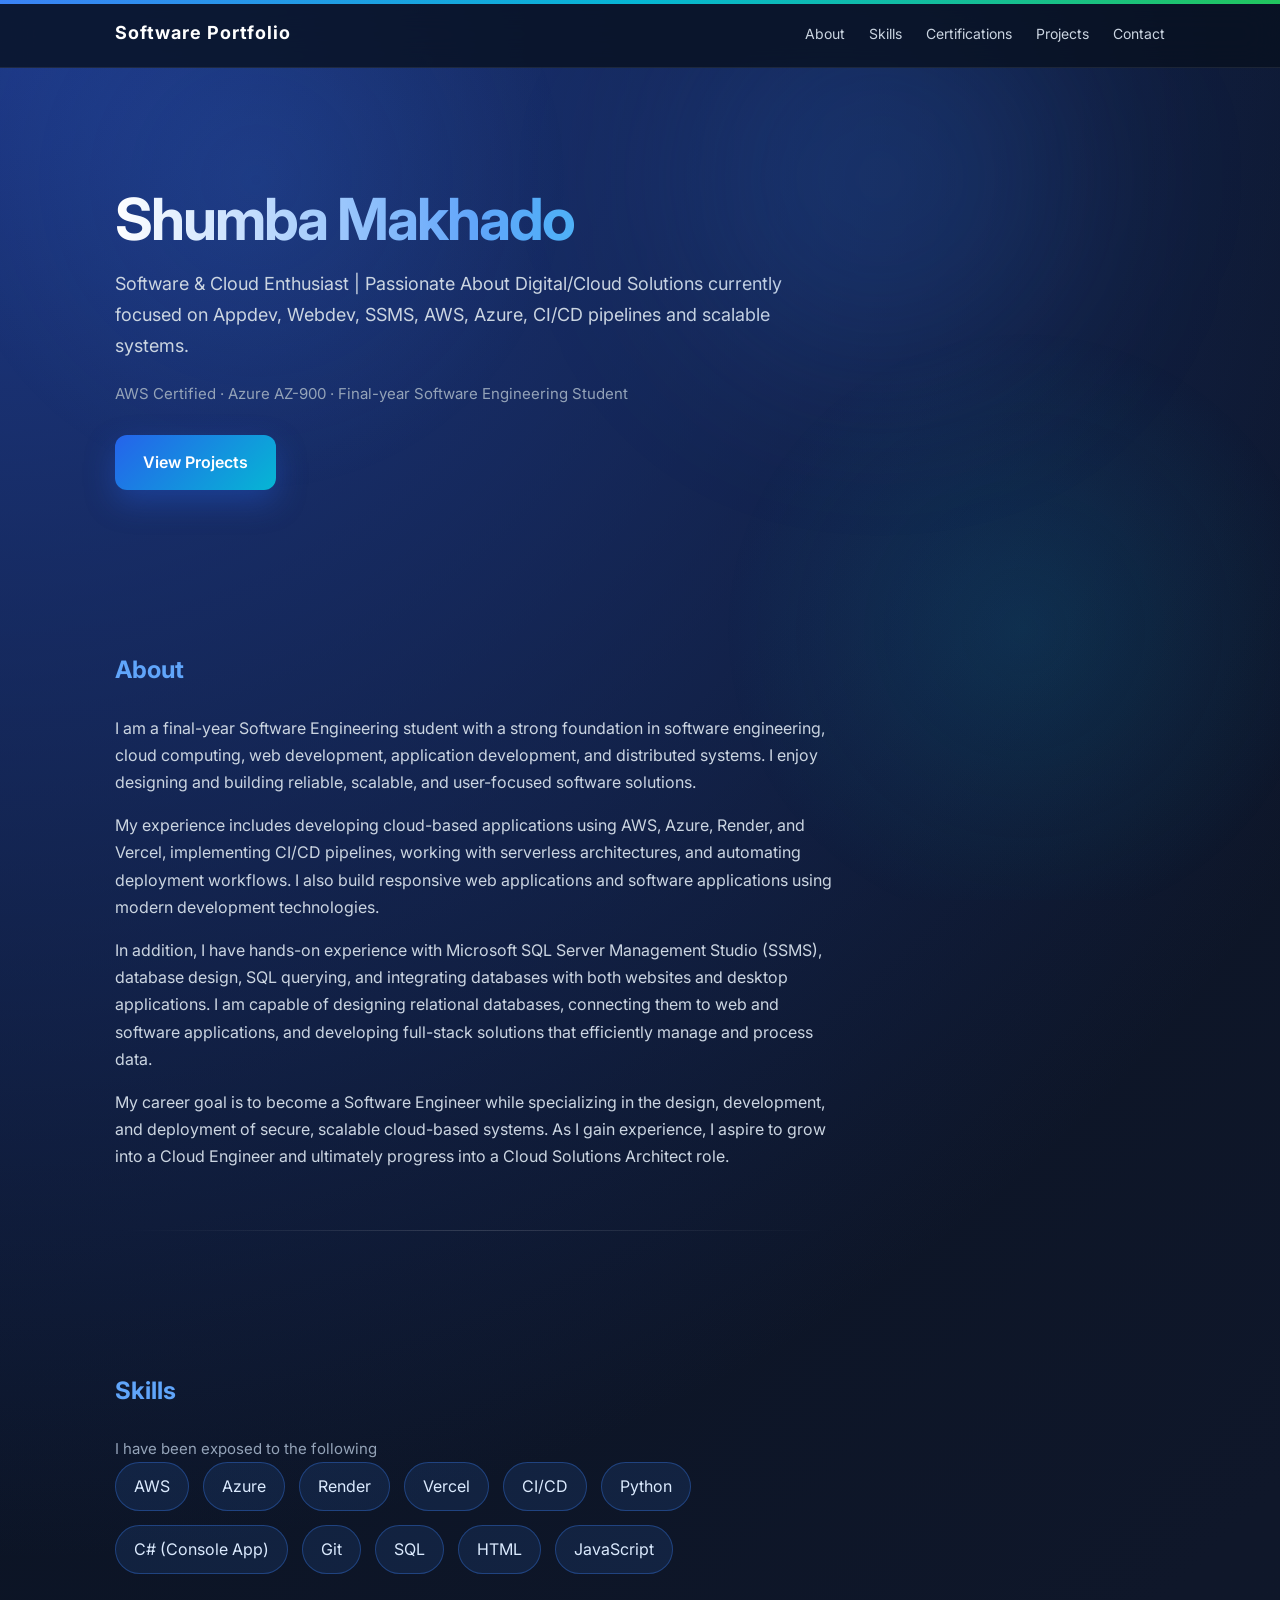
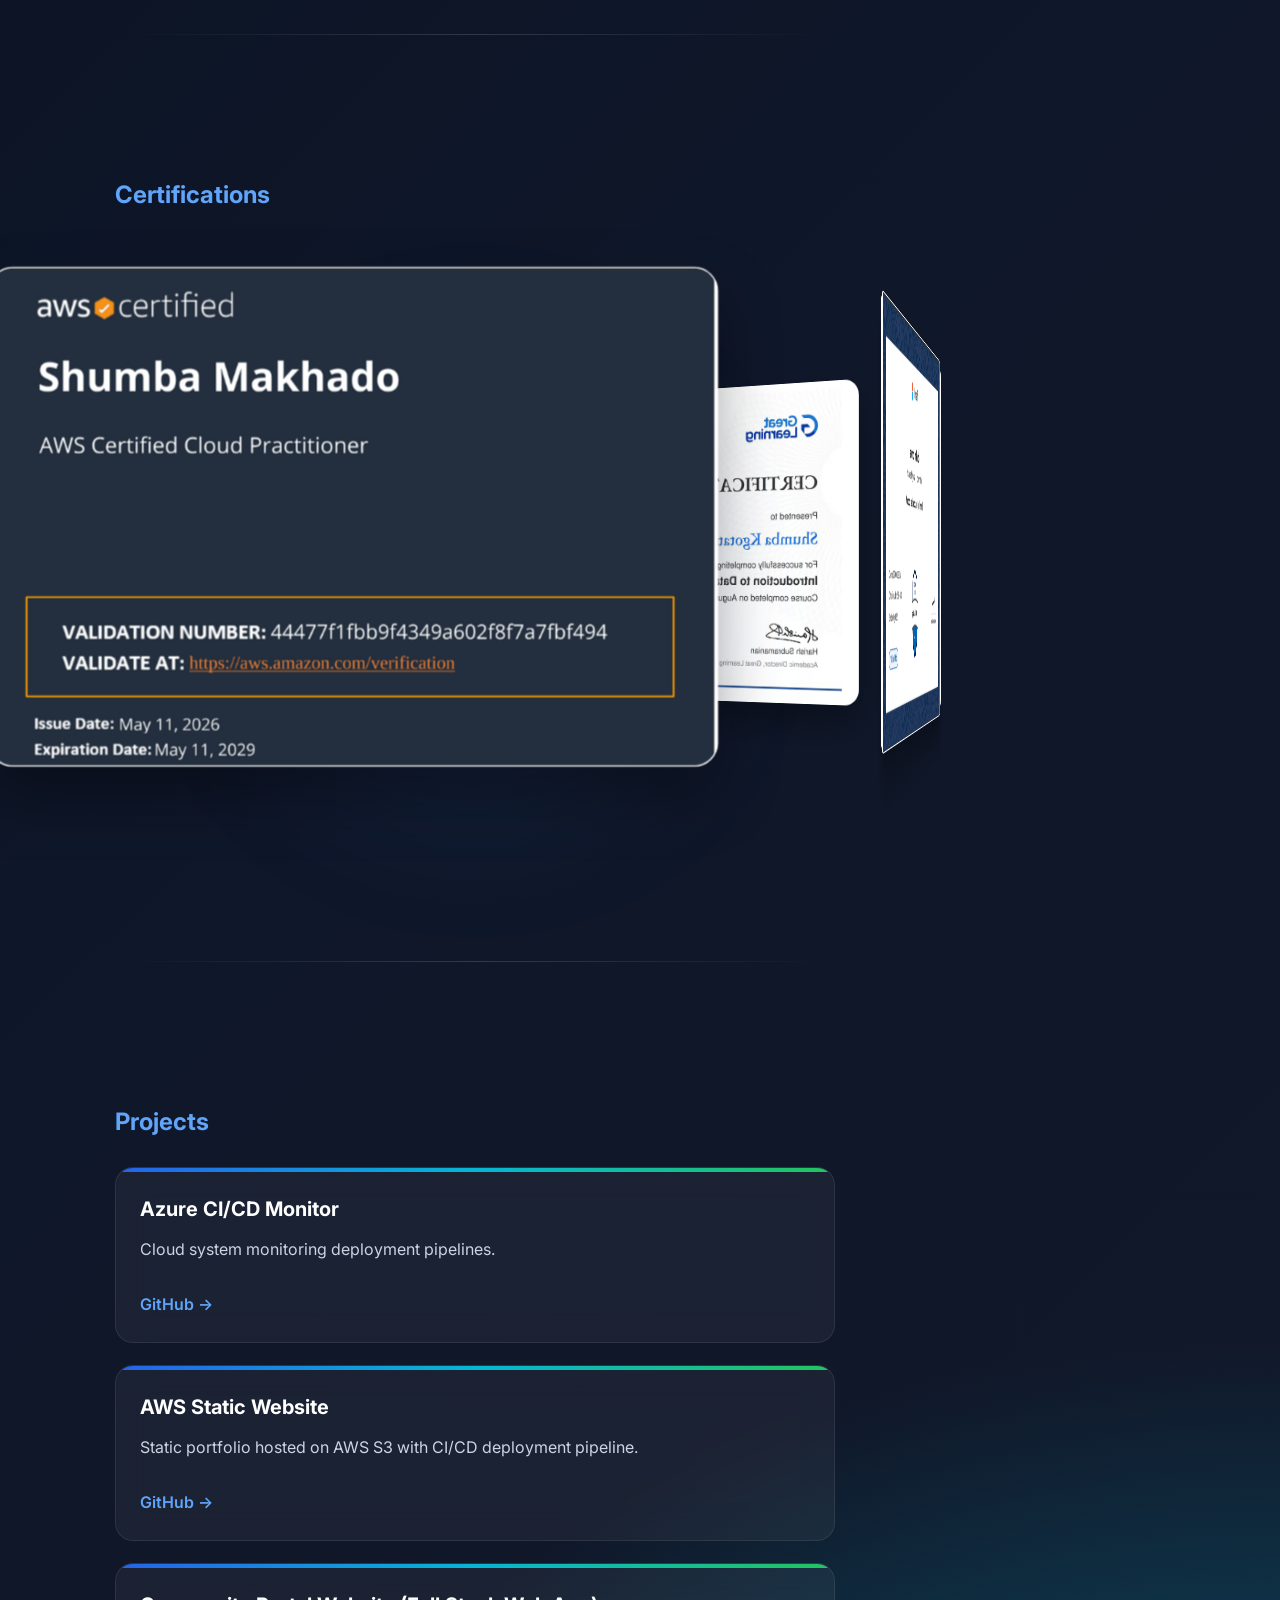
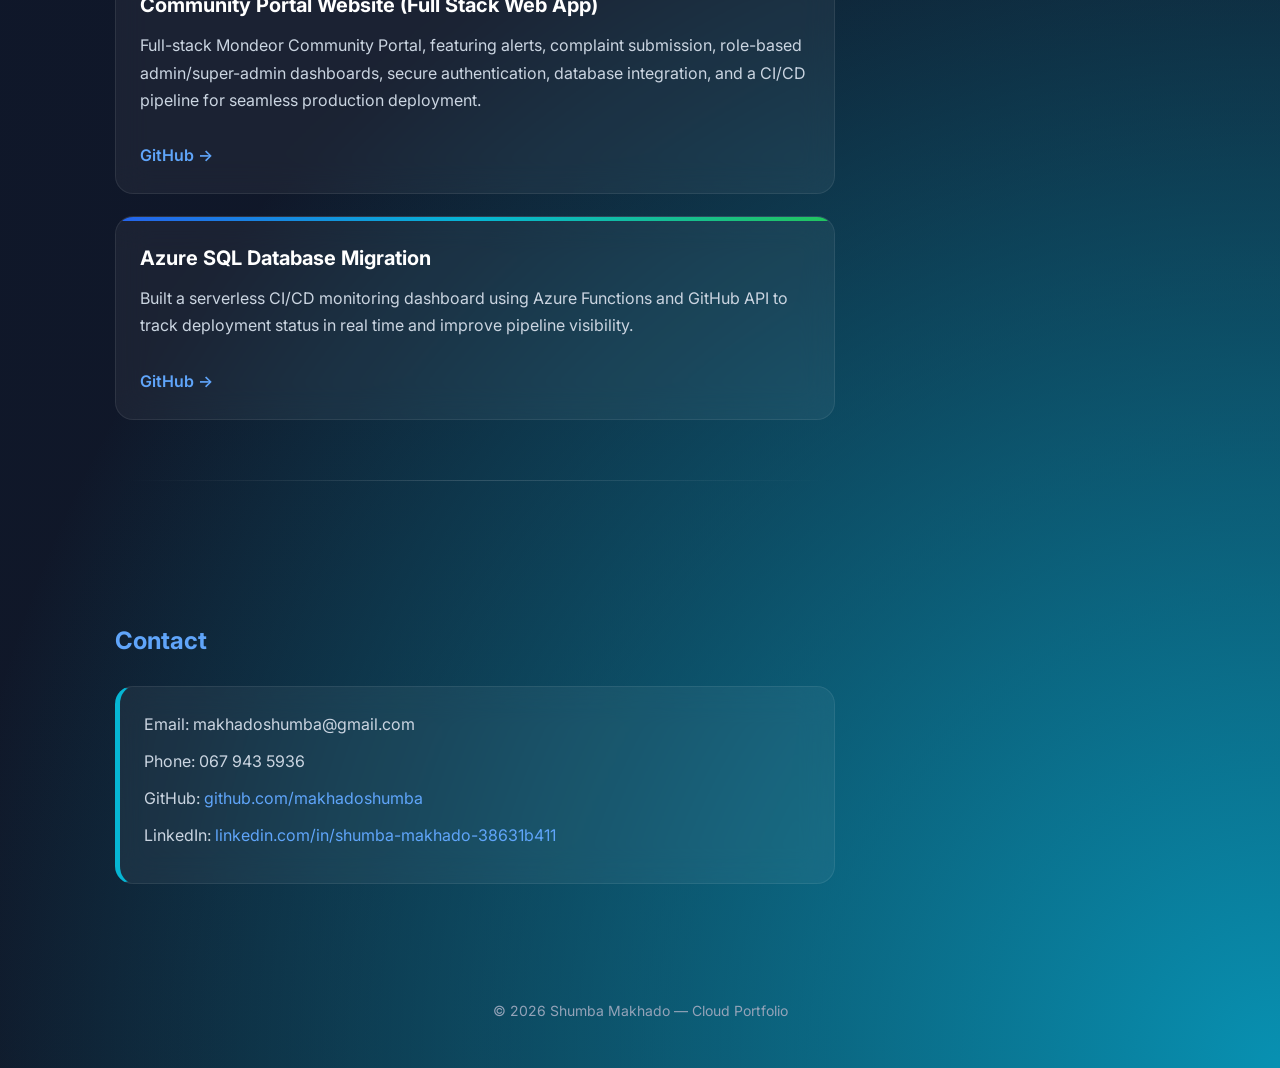
==== index.html @ a0931fe1 "Updated Web" ====
<!DOCTYPE html>
<html lang="en">
<head>
<link rel="icon" type="image/svg+xml" href="assets/favicon.svg">
<meta charset="UTF-8" />
<meta name="viewport" content="width=device-width, initial-scale=1.0"/>
<title>Shumba Makhado | Software Enthusiast</title>
<link href="https://fonts.googleapis.com/css2?family=Inter:wght@300;400;500;600&display=swap" rel="stylesheet">
<style>

:root{
  --bg:#081120;
  --card:rgba(18,30,52,.88);
  --text:#f8fafc;
  --muted:#cbd5e1;

  --primary:#3b82f6;
  --primary-soft:#1e3a8a;

  --accent:#06b6d4;
  --green:#22c55e;

  --border:rgba(255,255,255,.08);
}

*{
  margin:0;
  padding:0;
  box-sizing:border-box;
  font-family:Inter,sans-serif;
  scroll-behavior:smooth;
}


body{
  background:
      radial-gradient(circle at top left,#1e3a8a 0%,transparent 35%),
      radial-gradient(circle at bottom right,#0891b2 0%,transparent 30%),
      linear-gradient(135deg,#081120,#0f172a,#111827);

  color:var(--text);
  line-height:1.7;
  overflow-x:hidden;
}

body::before{
  content:"";
  position:fixed;
  top:0;
  left:0;
  width:100%;
  height:4px;
  background:linear-gradient(
      90deg,
      var(--primary),
      var(--accent),
      var(--green)
  );
  z-index:999;
}

body::after{
  content:"";
  position:fixed;
  inset:0;
  pointer-events:none;
  background:
      radial-gradient(circle at 20% 20%,rgba(59,130,246,.12),transparent 25%),
      radial-gradient(circle at 80% 70%,rgba(6,182,212,.12),transparent 25%);
  z-index:-1;
}

nav{
  display:flex;
  justify-content:space-between;
  align-items:center;
  padding:18px 9%;
  position:sticky;
  top:0;
  background:rgba(8,17,32,.80);
  backdrop-filter:blur(18px);
  border-bottom:1px solid rgba(255,255,255,.08);
  z-index:100;
}

.logo{
  font-size:18px;
  font-weight:700;
  color:white;
  letter-spacing:1px;
}

.links a{
  margin-left:20px;
  text-decoration:none;
  color:#cbd5e1;
  font-size:14px;
  position:relative;
  transition:.3s;
}

.links a::after{
  content:"";
  position:absolute;
  left:0;
  bottom:-5px;
  width:0;
  height:2px;
  background:#3b82f6;
  transition:.3s;
}

.links a:hover{
  color:#60a5fa;
}

.links a:hover::after{
  width:100%;
}

.hero{
  padding:120px 9% 90px;
  max-width:950px;
  position:relative;
}

.hero::before{
  content:"";
  position:absolute;
  width:380px;
  height:380px;
  border-radius:50%;
  background:rgba(59,130,246,.15);
  filter:blur(90px);
  right:-120px;
  top:-80px;
}

.hero h1{
  font-size:58px;
  font-weight:700;
  line-height:1.1;
  letter-spacing:-2px;

  background:linear-gradient(
      90deg,
      #ffffff,
      #60a5fa,
      #22d3ee
  );

  -webkit-background-clip:text;
  -webkit-text-fill-color:transparent;
}

.hero p{
  margin-top:18px;
  max-width:680px;
  color:#cbd5e1;
  font-size:18px;
}

.meta{
  margin-top:20px;
  color:#94a3b8;
  font-size:15px;
}

.btn{
  display:inline-block;
  margin-top:28px;
  padding:14px 28px;
  background:linear-gradient(135deg,#2563eb,#06b6d4);
  color:white;
  text-decoration:none;
  font-weight:600;
  border-radius:12px;
  box-shadow:0 12px 30px rgba(37,99,235,.35);
  transition:.3s;
}

.btn:hover{
  transform:translateY(-4px);
  box-shadow:0 18px 40px rgba(6,182,212,.4);
}

section{
  padding:70px 9%;
  max-width:950px;
  position:relative;
}

section::after{
  content:"";
  display:block;
  width:100%;
  height:1px;
  margin-top:60px;
  background:linear-gradient(
      90deg,
      transparent,
      rgba(255,255,255,.15),
      transparent
  );
}

section:last-of-type::after{
  display:none;
}

h2{
  font-size:24px;
  font-weight:700;
  margin-bottom:24px;
  color:#60a5fa;
}

p{
  color:#cbd5e1;
  margin-bottom:16px;
}

.skills{
  display:flex;
  flex-wrap:wrap;
  gap:14px;
}

.skills span{
  padding:10px 18px;
  border-radius:999px;
  background:rgba(59,130,246,.12);
  border:1px solid rgba(59,130,246,.35);
  color:#dbeafe;
  transition:.3s;
}

.skills span:hover{
  background:#2563eb;
  color:white;
  transform:translateY(-3px);
}

.project{
  background:rgba(255,255,255,.05);
  backdrop-filter:blur(16px);
  border:1px solid rgba(255,255,255,.08);
  border-radius:18px;
  padding:24px;
  margin-bottom:22px;
  position:relative;
  overflow:hidden;
  transition:.35s;
}

.project::before{
  content:"";
  position:absolute;
  left:0;
  top:0;
  width:100%;
  height:4px;
  background:linear-gradient(
      90deg,
      #2563eb,
      #06b6d4,
      #22c55e
  );
}

.project:hover{
  transform:translateY(-8px);
  border-color:#3b82f6;
  box-shadow:0 20px 40px rgba(0,0,0,.35);
}

.project h3{
  color:white;
  margin-bottom:10px;
  font-size:20px;
}

.project p{
  color:#cbd5e1;
}

.project a{
  display:inline-block;
  margin-top:12px;
  color:#60a5fa;
  text-decoration:none;
  font-weight:600;
}

.project a:hover{
  color:#22d3ee;
}

.contact{
  background:rgba(255,255,255,.05);
  backdrop-filter:blur(16px);
  border:1px solid rgba(255,255,255,.08);
  border-left:5px solid #06b6d4;
  border-radius:18px;
  padding:24px;
}

.contact p{
  margin-bottom:10px;
  color:#cbd5e1;
}

.contact a{
  color:#60a5fa;
  text-decoration:none;
}

.contact a:hover{
  color:#22d3ee;
}

a{
  transition:.3s;
}

footer{
  text-align:center;
  padding:45px 9%;
  color:#94a3b8;
  font-size:14px;
}

@media(max-width:768px){

  nav{
    flex-direction:column;
    align-items:flex-start;
    gap:15px;
  }

  .links{
    display:flex;
    flex-wrap:wrap;
  }

  .links a{
    margin:0 15px 0 0;
  }

  .hero{
    padding-top:90px;
  }

  .hero h1{
    font-size:42px;
  }

  .hero p{
    font-size:16px;
  }

  section{
    padding:60px 9%;
  }

}



/* ===== GLOBAL FIX (PREVENT HORIZONTAL STRETCH) ===== */
html, body{
  overflow-x: hidden;
}

/* ===== CERTIFICATIONS TITLE ===== */
#certifications h2{
  margin-bottom:65px;
}

/* ===== WRAPPER (UNCHANGED BEHAVIOR) ===== */
.carousel-wrapper{
  width:100%;
  min-height:620px;
  margin-top:50px;
  display:flex;
  justify-content:center;
  align-items:center;
  perspective:2000px;

  /* IMPORTANT: keep original behavior */
  overflow:visible;
}

/* ===== CAROUSEL (ORIGINAL STYLE) ===== */
.carousel{
  position:relative;
  width:100%;
  max-width:850px;
  height:480px;
  transform-style:preserve-3d;
  animation:rotateCarousel 20s linear infinite;
}

.carousel:hover{
  animation-play-state:paused;
}

/* ===== GLOW (UNCHANGED) ===== */
.carousel::before{
  content:"";
  position:absolute;
  width:550px;
  height:550px;
  background:radial-gradient(
    circle,
    rgba(59,130,246,.22),
    transparent 70%
  );
  top:50%;
  left:50%;
  transform:translate(-50%,-50%);
  z-index:-1;
  filter:blur(65px);
}

/* ===== CARD (ORIGINAL SIZE + STYLE) ===== */
.carousel-item{
  position:absolute;
  width:540px;
  height:370px;
  border-radius:18px;
  overflow:hidden;
  background:#ffffff;
  border:1px solid rgba(255,255,255,.12);
  box-shadow:0 22px 45px rgba(0,0,0,.35);
  transition:0.4s ease;
}

.carousel-item img{
  width:100%;
  height:100%;
  object-fit:contain;
  background:#ffffff;
}

/* hover (UNCHANGED) */
.carousel-item:hover{
  transform:scale(1.06) !important;
  border-color:#3b82f6;
  box-shadow:0 28px 60px rgba(59,130,246,.35);
}

/* ===== ORIGINAL 3D RING (THIS IS THE KEY) ===== */
.carousel-item:nth-child(1){
  transform:rotateY(0deg) translateZ(520px);
}

.carousel-item:nth-child(2){
  transform:rotateY(72deg) translateZ(520px);
}

.carousel-item:nth-child(3){
  transform:rotateY(144deg) translateZ(520px);
}

.carousel-item:nth-child(4){
  transform:rotateY(216deg) translateZ(520px);
}

.carousel-item:nth-child(5){
  transform:rotateY(288deg) translateZ(520px);
}

/* animation (UNCHANGED) */
@keyframes rotateCarousel{
  from{
    transform:rotateY(0deg);
  }
  to{
    transform:rotateY(360deg);
  }
}



@media(max-width:600px){

  #certifications h2{
    margin-bottom:45px;
  }

  .carousel-wrapper{
    min-height:300px;
    margin-top:25px;

    perspective:2000px;
    overflow:visible;
  }

  .carousel{
    height:300px;
    max-width:100%;
  }

  .carousel::before{
    width:300px;
    height:300px;
    filter:blur(40px);
  }

  /* FIX: smaller but properly filled cards */
  .carousel-item{
    width:280px;
    height:200px;

    /* keeps certificate filling card better */
    background:#ffffff;
  }

  .carousel-item img{
    width:100%;
    height:100%;

    /* FIX: removes white gaps but keeps full image visible */
    object-fit:cover;
  }

  /* FIX: reduced spacing (IMPORTANT PART) */
  .carousel-item:nth-child(1){
    transform:rotateY(0deg) translateZ(300px);
  }

  .carousel-item:nth-child(2){
    transform:rotateY(72deg) translateZ(300px);
  }

  .carousel-item:nth-child(3){
    transform:rotateY(144deg) translateZ(300px);
  }

  .carousel-item:nth-child(4){
    transform:rotateY(216deg) translateZ(300px);
  }

  .carousel-item:nth-child(5){
    transform:rotateY(288deg) translateZ(300px);
  }

  #certifications{
  padding-bottom:70px;
}

#certifications h2{
  margin-bottom:60px;
}

}


/* ===== BACK TO TOP BUTTON ===== */

#backToTop{
  position:fixed;
  bottom:30px;
  right:30px;
  width:50px;
  height:50px;
  border:none;
  border-radius:50%;
  background:linear-gradient(135deg,#2563eb,#06b6d4);
  color:white;
  font-size:20px;
  cursor:pointer;
  box-shadow:0 10px 25px rgba(0,0,0,.35);
  display:none;
  align-items:center;
  justify-content:center;
  transition:.3s ease;
  z-index:999;
}

#backToTop:hover{
  transform:translateY(-4px) scale(1.1);
  box-shadow:0 15px 35px rgba(6,182,212,.4);
}


#backToTop{
  position:fixed;
  bottom:30px;
  right:30px;
  width:50px;
  height:50px;
  border:none;
  border-radius:50%;
  background:linear-gradient(135deg,#2563eb,#06b6d4);
  color:white;
  font-size:20px;
  cursor:pointer;
  box-shadow:0 10px 25px rgba(0,0,0,.35);
  display:none;
  align-items:center;
  justify-content:center;
  transition:.3s ease;
  z-index:999;
  -webkit-tap-highlight-color: transparent; /* removes tap flash on mobile */
}

/* hover effect (desktop only naturally applies) */
#backToTop:hover{
  transform:translateY(-4px) scale(1.1);
  box-shadow:0 15px 35px rgba(6,182,212,.4);
}


@media(max-width:600px){

  #backToTop{
    width:44px;
    height:44px;
    font-size:18px;
    bottom:20px;
    right:20px;
    box-shadow:0 8px 20px rgba(0,0,0,.3);

    /* FIX: prevent any horizontal overflow issues */
    max-width:100vw;
    max-height:100vh;
    box-sizing:border-box;
  }

}

@media(max-width:480px){

  #backToTop{
    width:42px;
    height:42px;
    font-size:16px;
    bottom:16px;
    right:16px;

    /* FIX: keeps it safely inside viewport */
    max-width:100vw;
    max-height:100vh;
    box-sizing:border-box;

    /* extra safety against mobile overflow bugs */
    transform: translateZ(0);
  }

}

</style>

</head>

<body>

<nav>
  <div class="logo"><a onclick="scrollToTop()">Software Portfolio</a></div>
  <div class="links">
    <a href="#about">About</a>
    <a href="#skills">Skills</a>
    <a href="#certifications">Certifications</a>
    <a href="#projects">Projects</a>
    <a href="#contact">Contact</a>
  </div>
</nav>

<header class="hero">
  <h1>Shumba Makhado</h1>

  <p>
    Software & Cloud Enthusiast | Passionate About Digital/Cloud Solutions currently focused on Appdev, Webdev, SSMS, AWS, Azure, CI/CD pipelines and scalable systems.
  </p>

  <div class="meta">
    AWS Certified · Azure AZ-900 · Final-year Software Engineering Student
  </div>

  <a class="btn" href="#projects">View Projects</a>
</header>

<section id="about">
  <h2>About</h2>

<p>
  I am a final-year Software Engineering student with a strong foundation in software engineering, cloud computing, web development, application development, and distributed systems. I enjoy designing and building reliable, scalable, and user-focused software solutions.
</p>

<p>
  My experience includes developing cloud-based applications using AWS, Azure, Render, and Vercel, implementing CI/CD pipelines, working with serverless architectures, and automating deployment workflows. I also build responsive web applications and software applications using modern development technologies.
</p>

<p>
  In addition, I have hands-on experience with Microsoft SQL Server Management Studio (SSMS), database design, SQL querying, and integrating databases with both websites and desktop applications. I am capable of designing relational databases, connecting them to web and software applications, and developing full-stack solutions that efficiently manage and process data.
</p>

<p>
  My career goal is to become a Software Engineer while specializing in the design, development, and deployment of secure, scalable cloud-based systems. As I gain experience, I aspire to grow into a Cloud Engineer and ultimately progress into a Cloud Solutions Architect role.
</p>

</section>

<section id="skills">
  <h2>Skills</h2>
    <div class="meta">
    I have been exposed to the following
  </div>

  <div class="skills">
    <span>AWS</span>
    <span>Azure</span>
    <span>Render</span>
    <span>Vercel</span>
    <span>CI/CD</span>
    <span>Python</span>
    <span>C# (Console App)</span>
    <span>Git</span>
    <span>SQL</span>
    <span>HTML</span>
    <span>JavaScript</span>
  </div>
</section>

<section id="certifications">
  <h2>Certifications</h2>

  <div class="carousel-wrapper">
    <div class="carousel">
      <div class="carousel-item">
        <img src="assets/aws.png"
             alt="AWS Cloud Practitioner">
      </div>

      <div class="carousel-item">
        <img src="assets/az-900.png"
             alt="Azure AZ-900">
      </div>

      <div class="carousel-item">
        <img src="assets/greatlearning.png"
             alt="Azure AZ-900">
      </div>

    </div>
  </div>
</section>

<section id="projects">
  <h2>Projects</h2>

  <div class="project">
    <h3>Azure CI/CD Monitor</h3>
    <p>Cloud system monitoring deployment pipelines.</p>
    <a href="https://github.com/makhadoshumba/cloud-ci-cd-monitor" target="_blank">
      GitHub →
    </a>
  </div>

  <div class="project">
    <h3>AWS Static Website</h3>
    <p>Static portfolio hosted on AWS S3 with CI/CD deployment pipeline.</p>
    <a href="https://github.com/makhadoshumba/aws-static-website" target="_blank">
      GitHub →
    </a>
  </div>

    <div class="project">
    <h3>Community Portal Website (Full Stack Web App)</h3>
    <p>Full-stack Mondeor Community Portal, featuring alerts, complaint submission, role-based admin/super-admin dashboards, secure authentication, database integration, and a CI/CD pipeline for seamless production deployment.</p>
    <a href="https://github.com/makhadoshumba/Community-Portal-Website" target="_blank">
      GitHub →
    </a>
    </div>

      <div class="project">
    <h3>Azure SQL Database Migration</h3>
    <p>Built a serverless CI/CD monitoring dashboard using Azure Functions and GitHub API to track deployment status in real time and improve pipeline visibility.</p>
    <a href="https://github.com/makhadoshumba/DB-Migration-From-Local-Server-To-Azure-Sql-Cloud-Server" target="_blank">
      GitHub →
    </a>
  </div>

  </div>

</section>



<section id="contact">
  <h2>Contact</h2>

  <div class="contact">
    <p>Email: makhadoshumba@gmail.com</p>
    <p>Phone: 067 943 5936</p>
    <p>
      GitHub:
      <a href="https://github.com/makhadoshumba">github.com/makhadoshumba</a>
    </p>
    <p>
      LinkedIn:
      <a href="https://www.linkedin.com/in/shumba-makhado-1ab6551a8/">linkedin.com/in/shumba-makhado-38631b411</a>
    </p>
  </div>
</section>

<footer>
  © 2026 Shumba Makhado — Cloud Portfolio
</footer>

<button id="backToTop" onclick="scrollToTop()">↑</button>

<script>
const btn = document.getElementById("backToTop");

window.addEventListener("scroll", () => {
  if (window.scrollY > 300) {
    btn.style.display = "flex";
  } else {
    btn.style.display = "none";
  }
});

function scrollToTop(){
  window.scrollTo({
    top: 0,
    behavior: "smooth"
  });
}
</script>

</body>
</html>
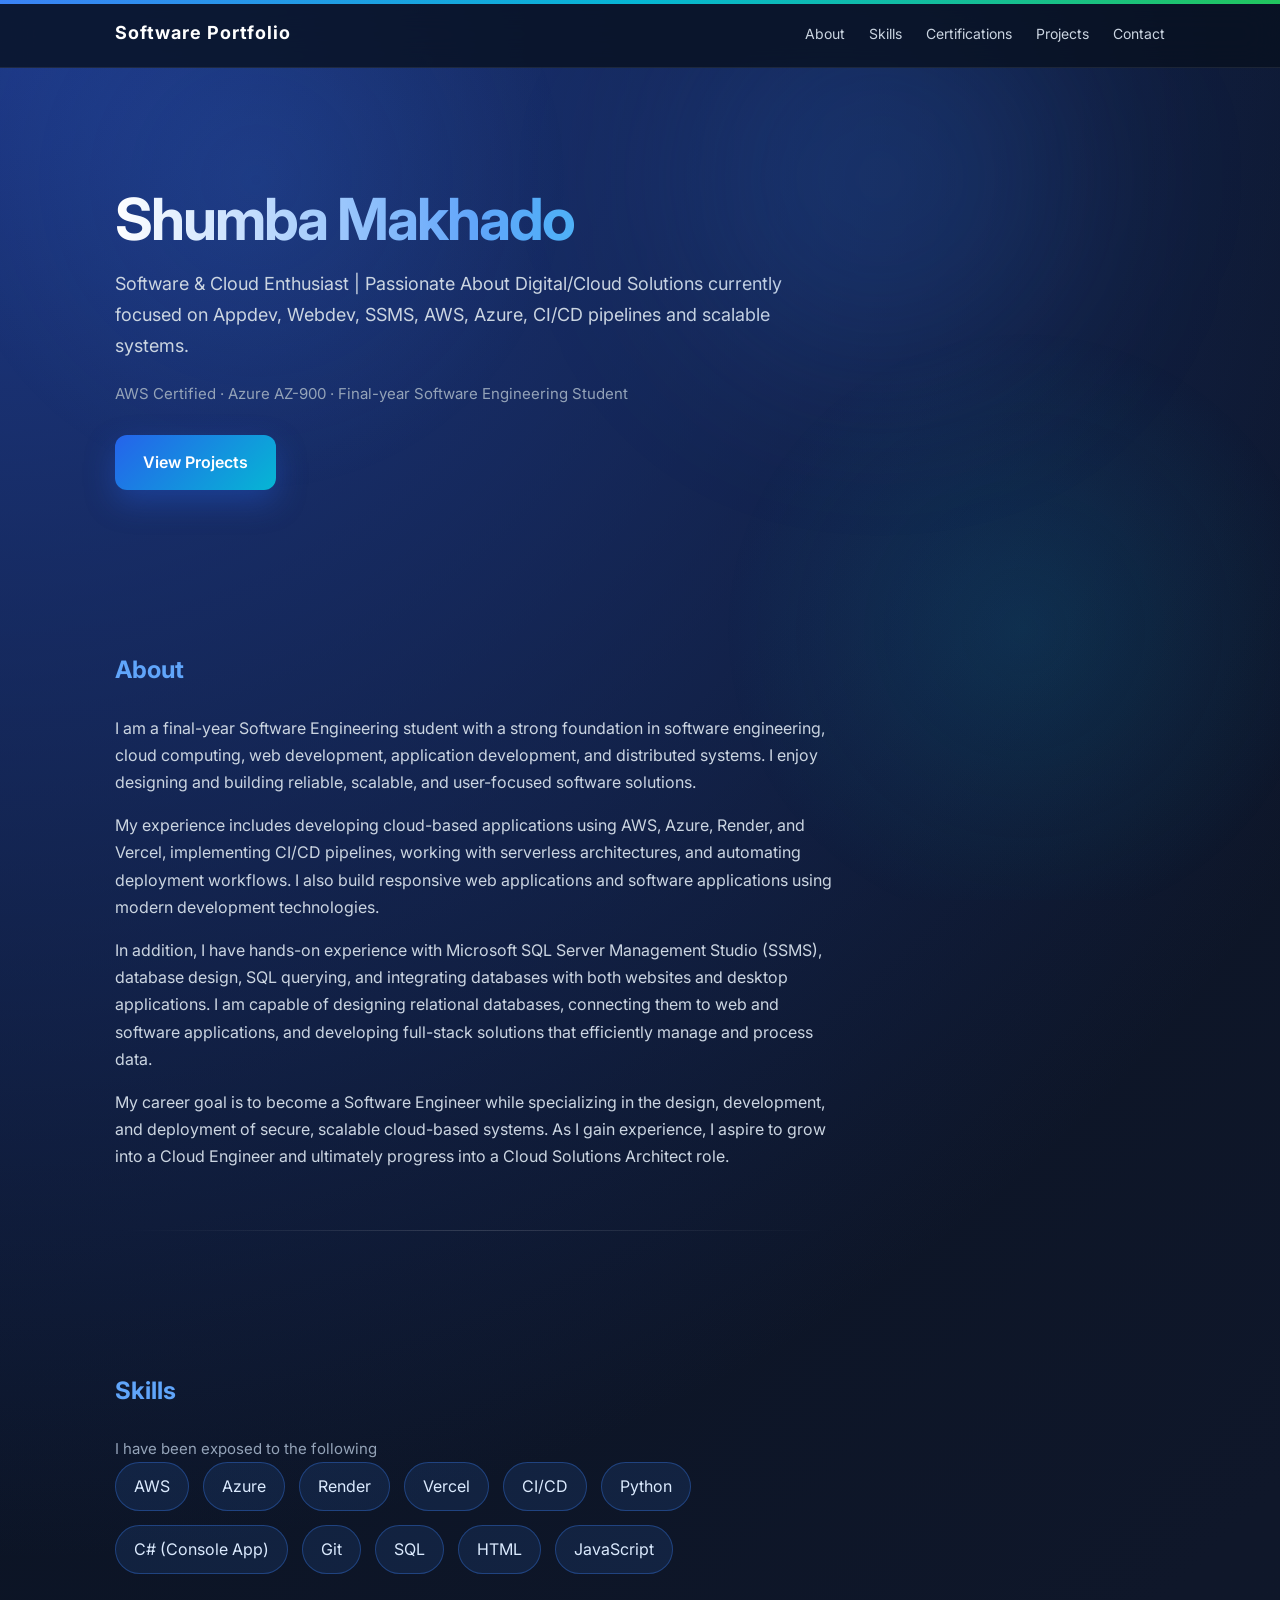
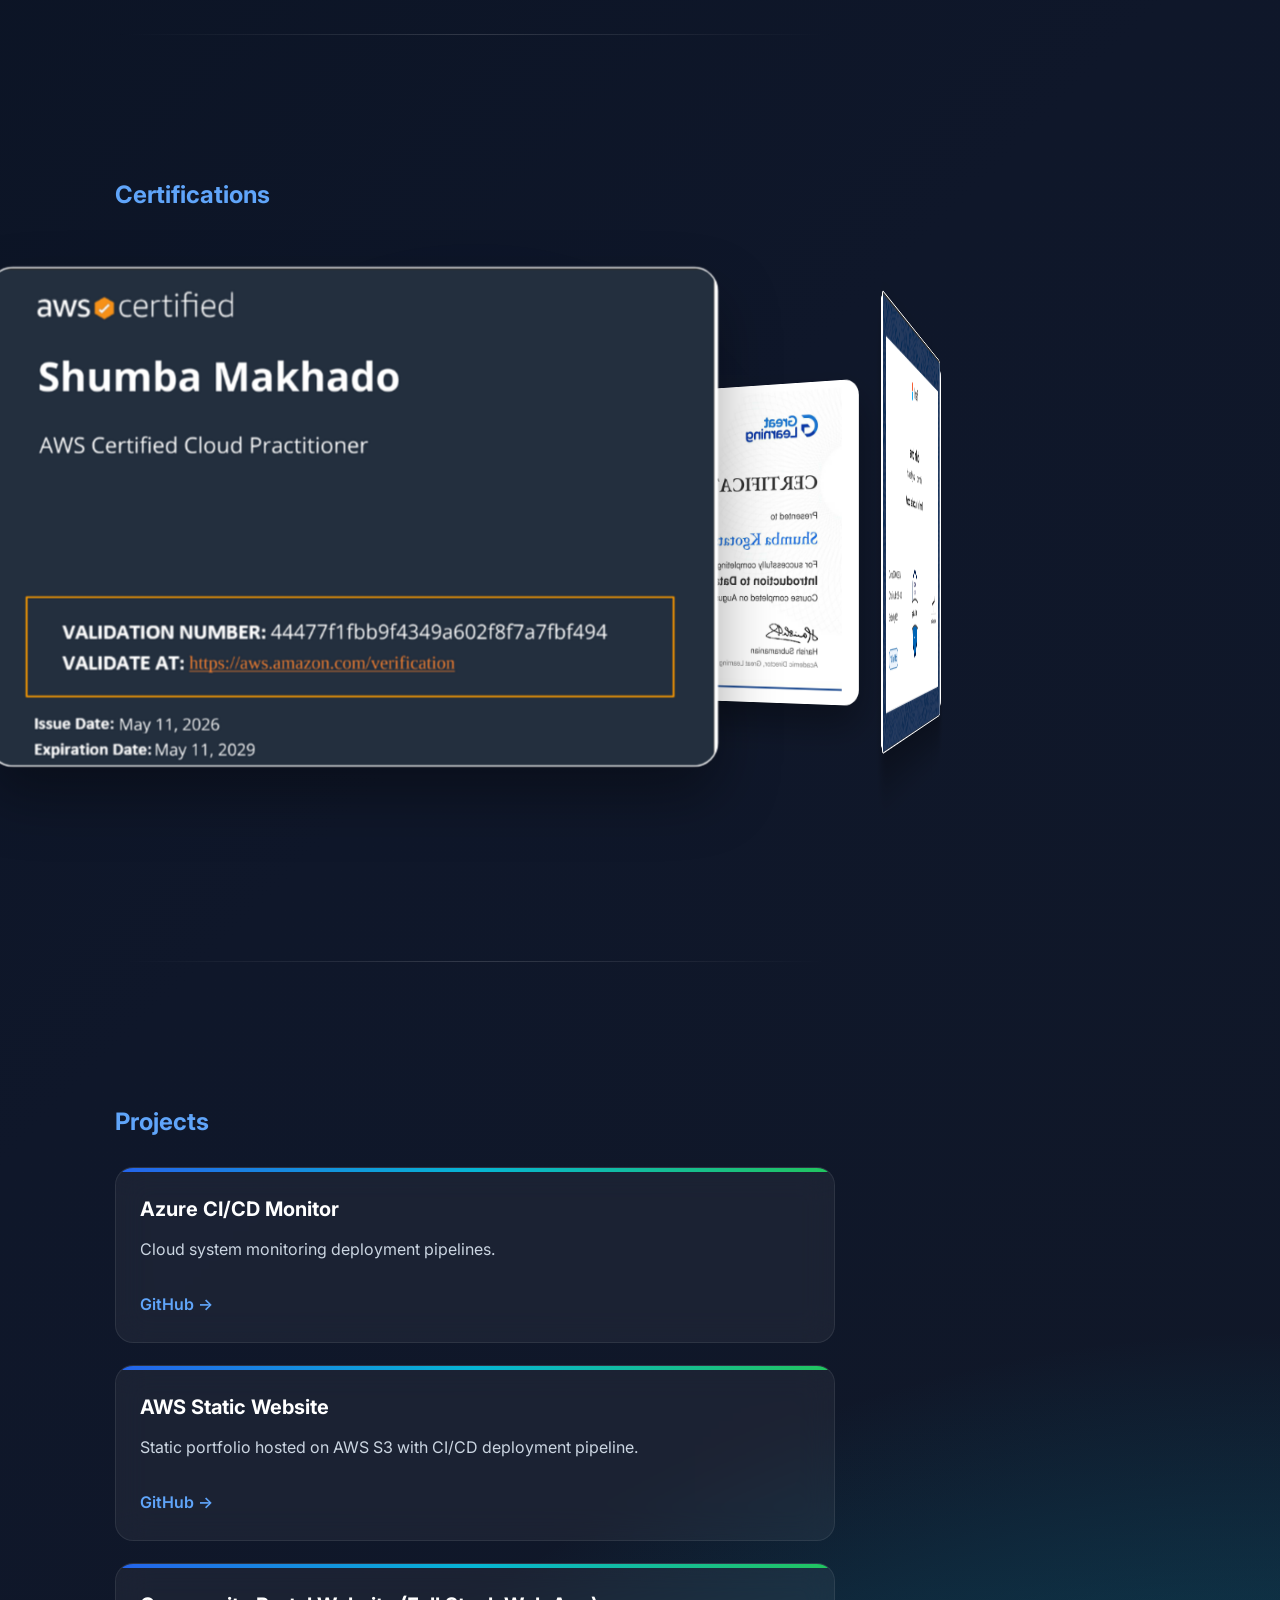
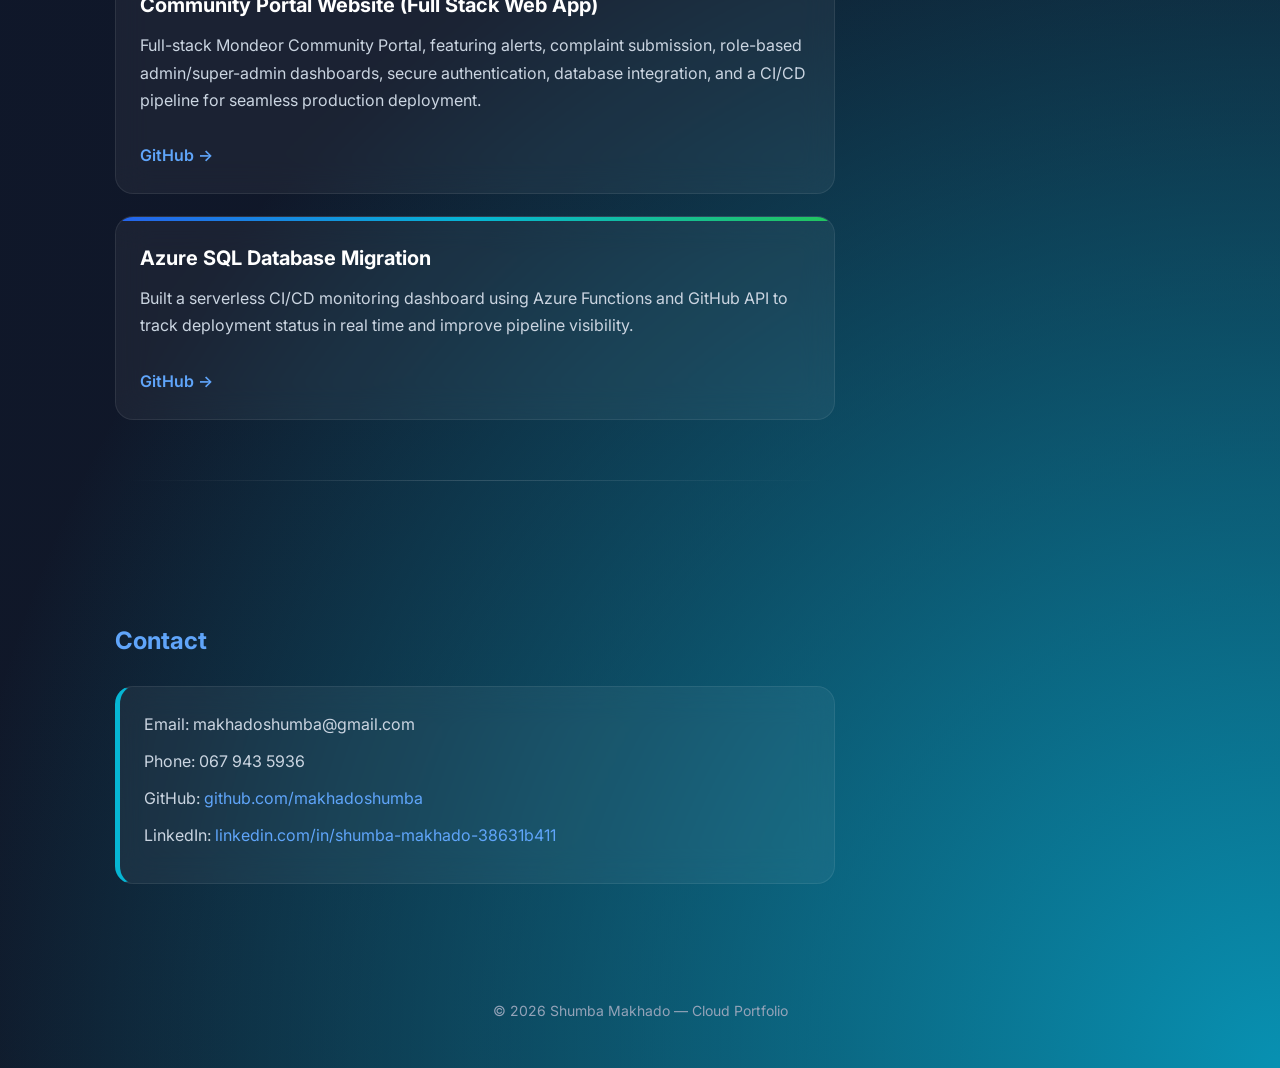
==== commit 73d6064c: "Updated Web" ====
--- a/index.html
+++ b/index.html
@@ -741,7 +741,12 @@
 
       <div class="carousel-item">
         <img src="assets/greatlearning.png"
-             alt="Azure AZ-900">
+             alt="SQL BASICS">
+      </div>
+
+      <div class="carousel-item">
+        <img src="assets/aws2.png"
+             alt="AWS">
       </div>
 
     </div>
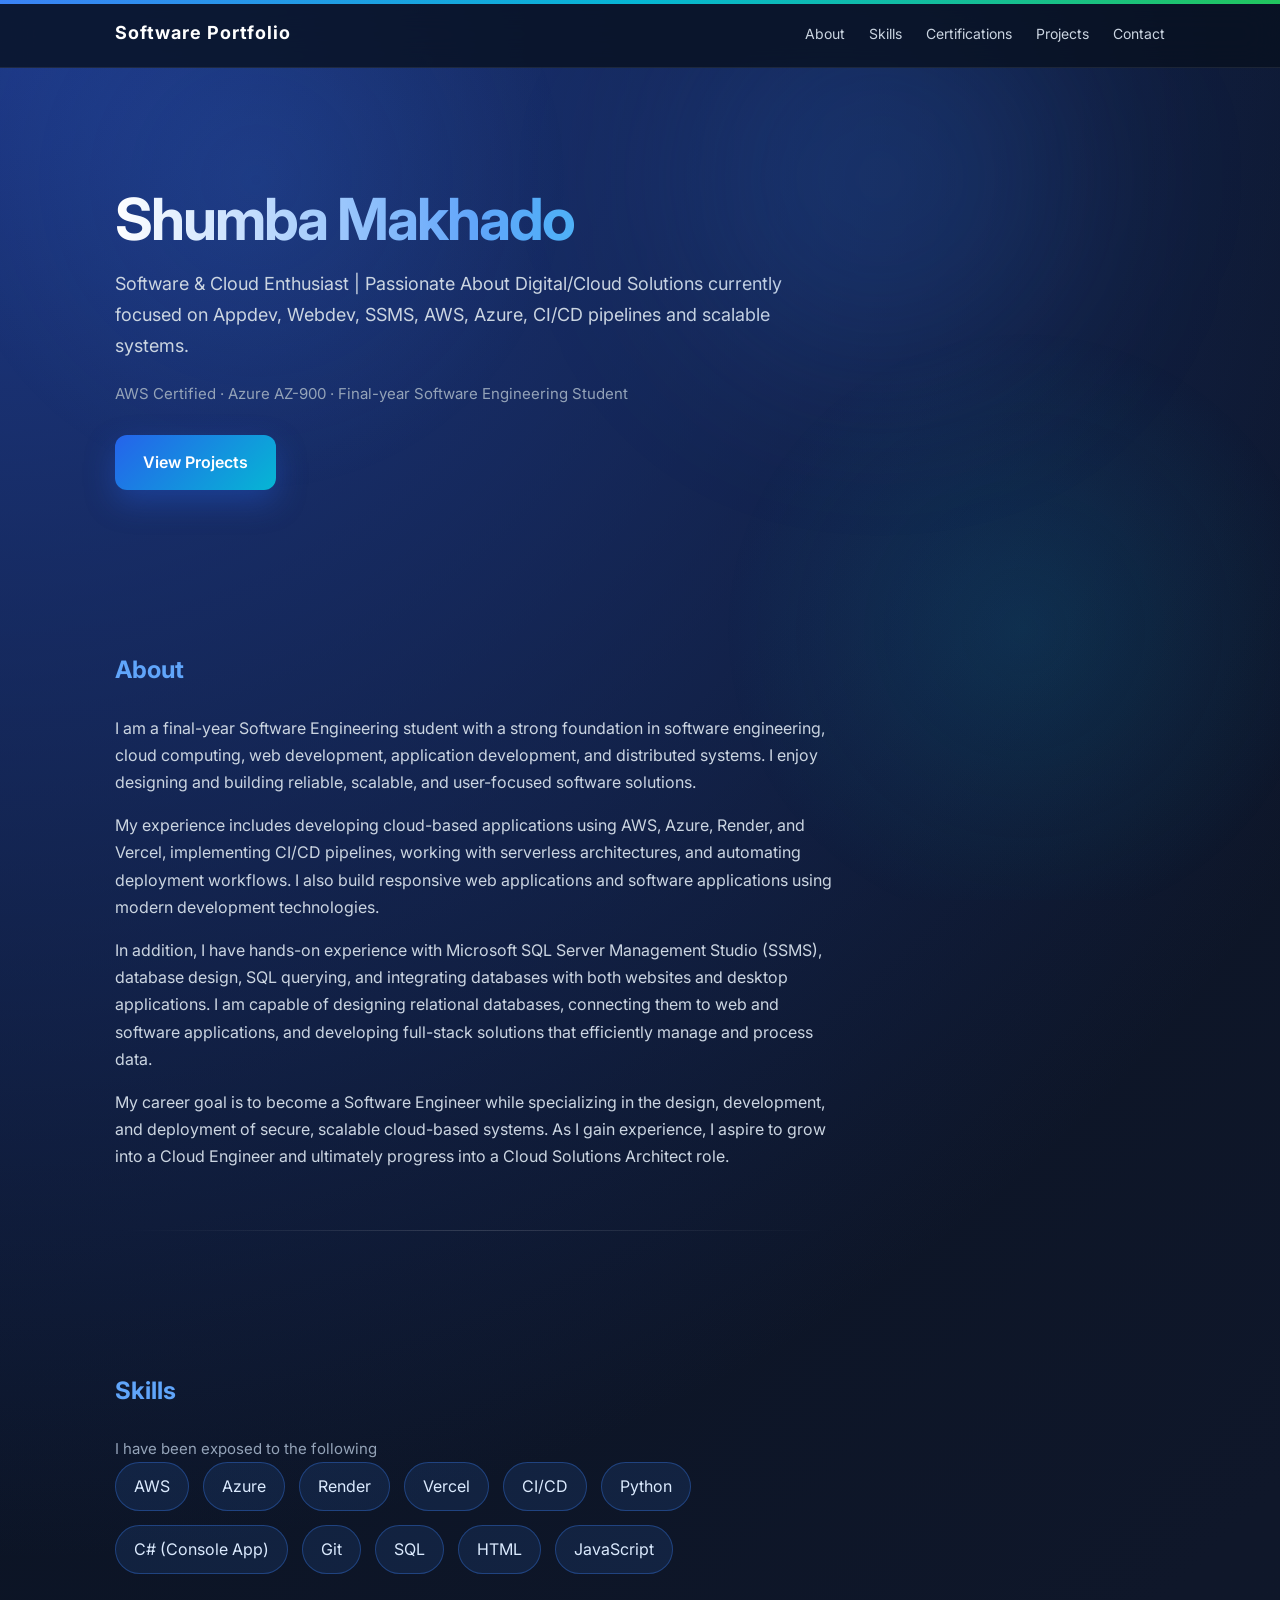
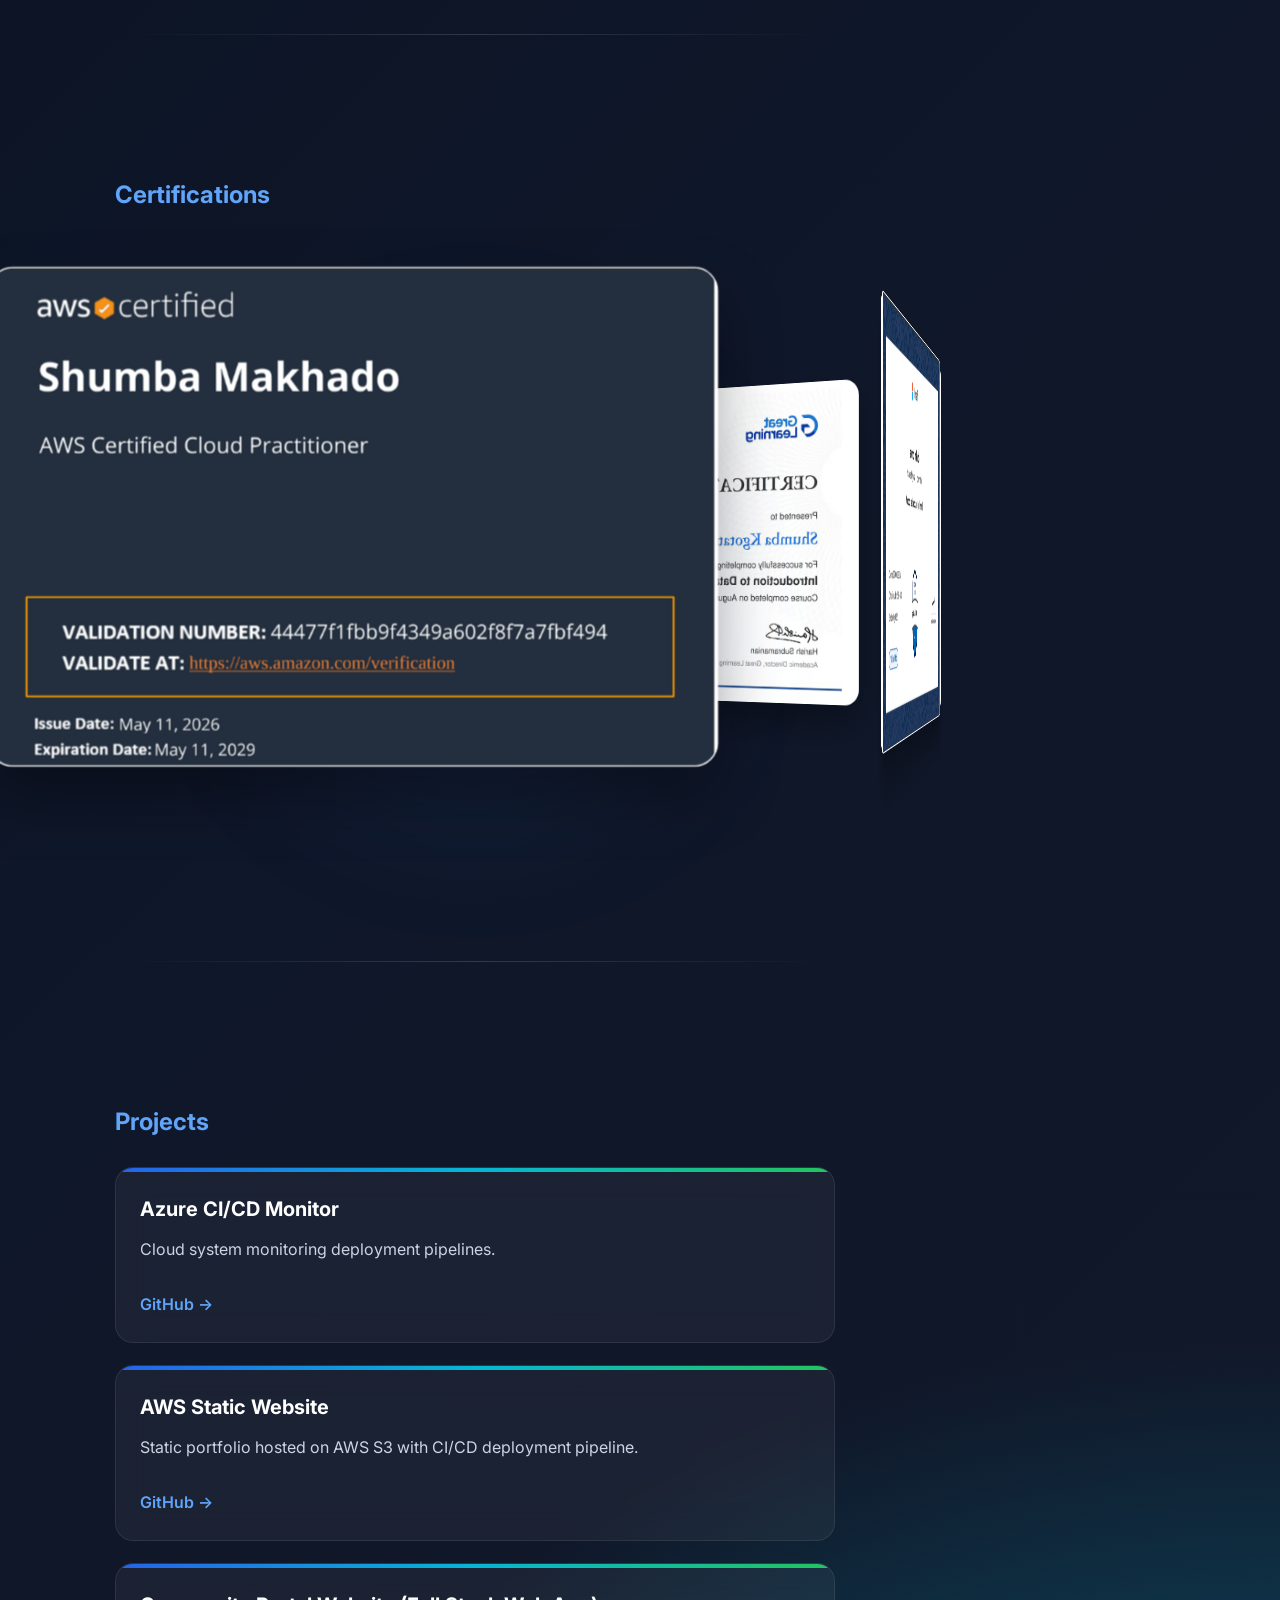
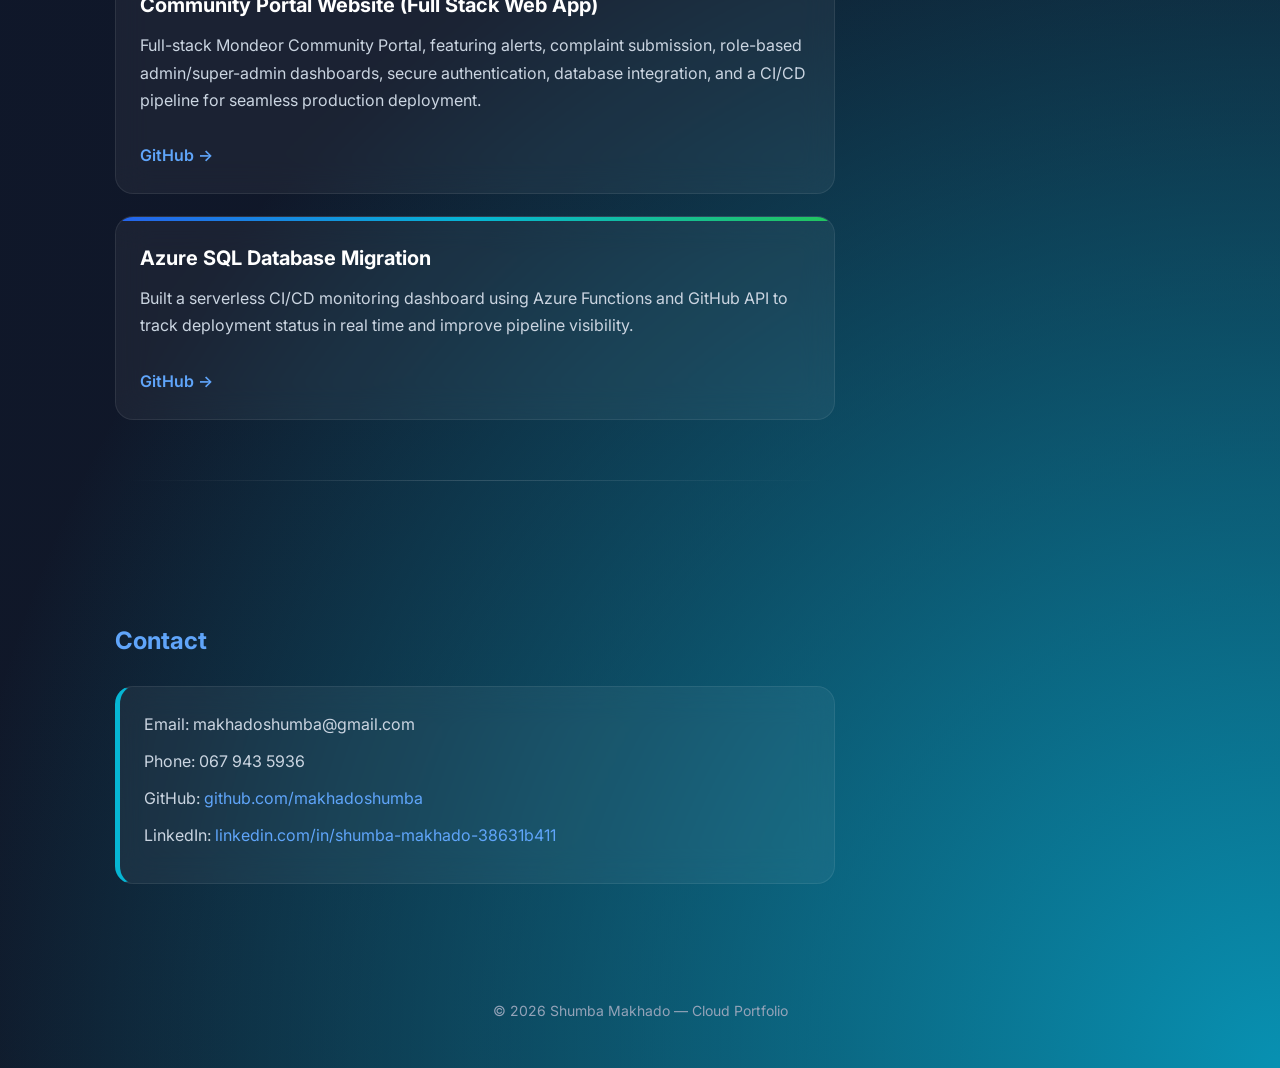
==== commit 3199860b: "new web" ====
--- a/index.html
+++ b/index.html
@@ -8,8 +8,8 @@
 <link href="https://fonts.googleapis.com/css2?family=Inter:wght@300;400;500;600&display=swap" rel="stylesheet">
 <style>
 
-:root{
-  --bg:#081120;
+:root{ 
+  --bg:#081120; 
   --card:rgba(18,30,52,.88);
   --text:#f8fafc;
   --muted:#cbd5e1;
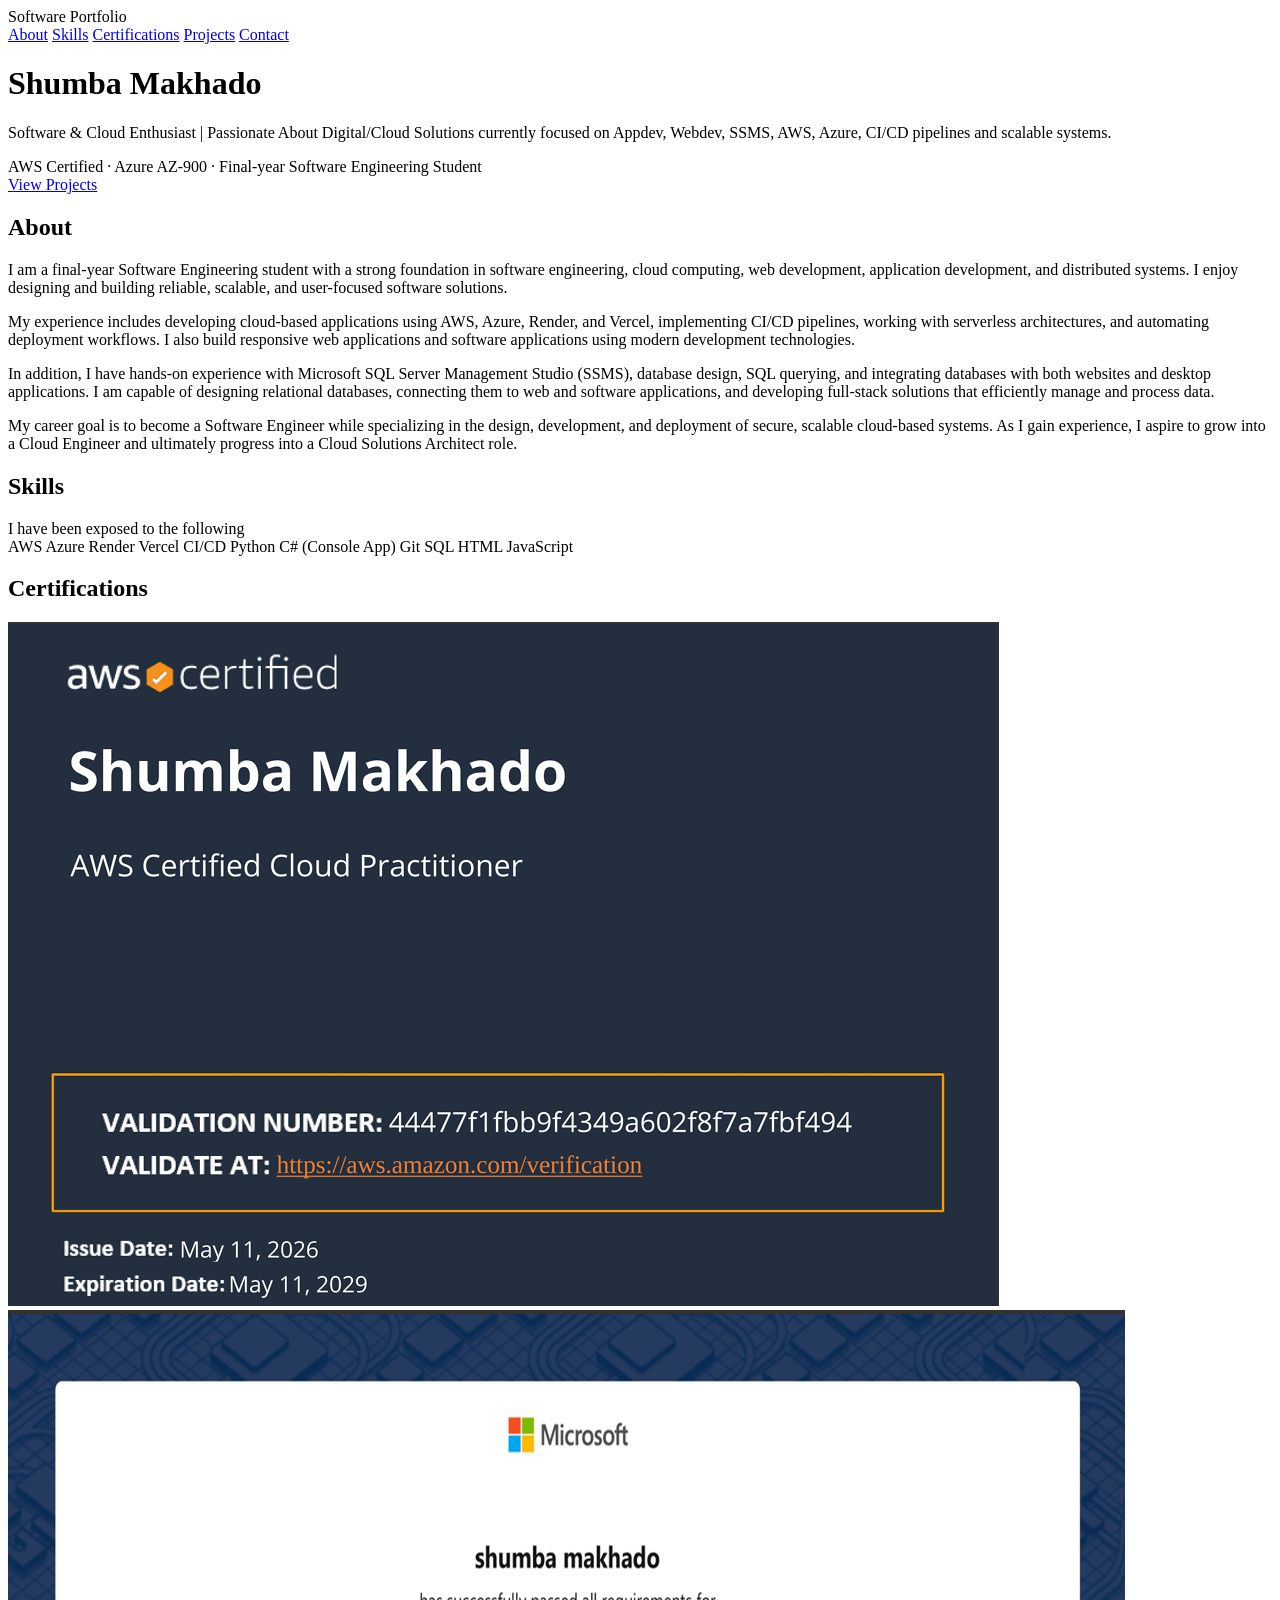
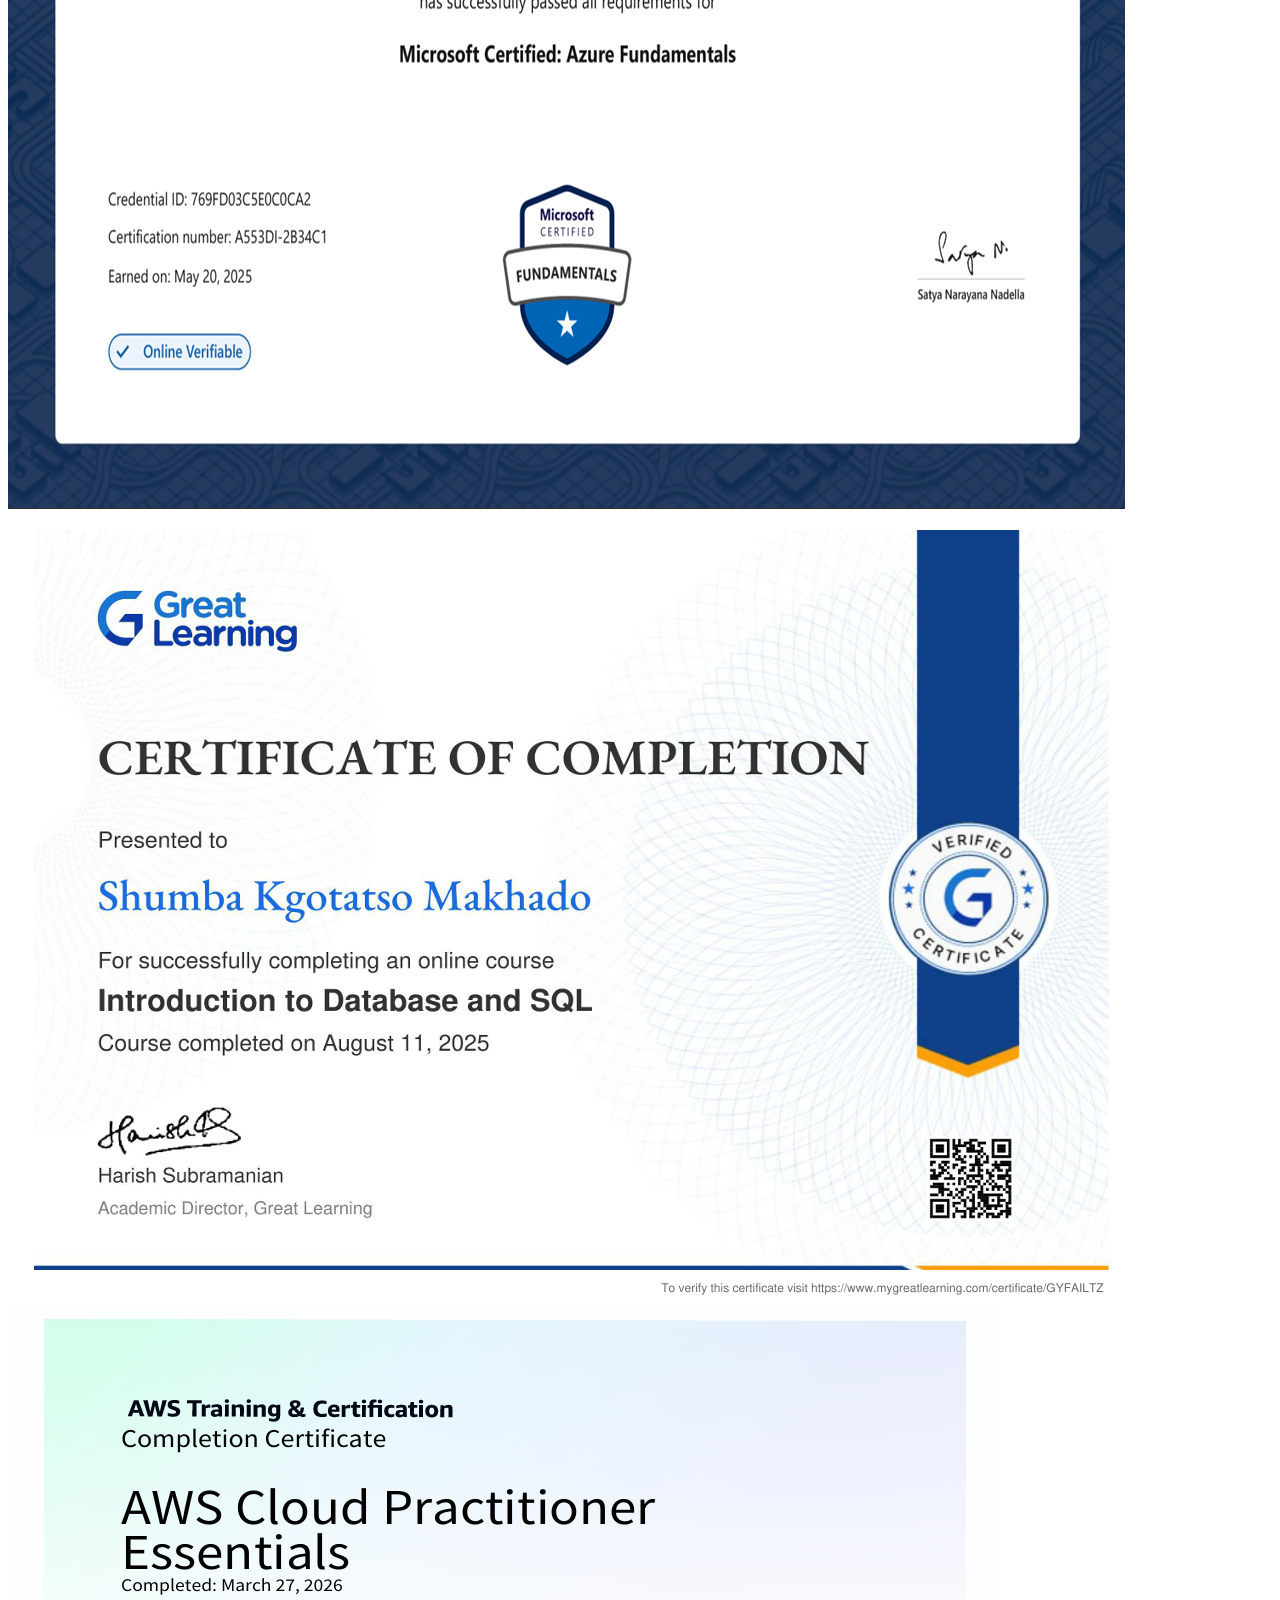
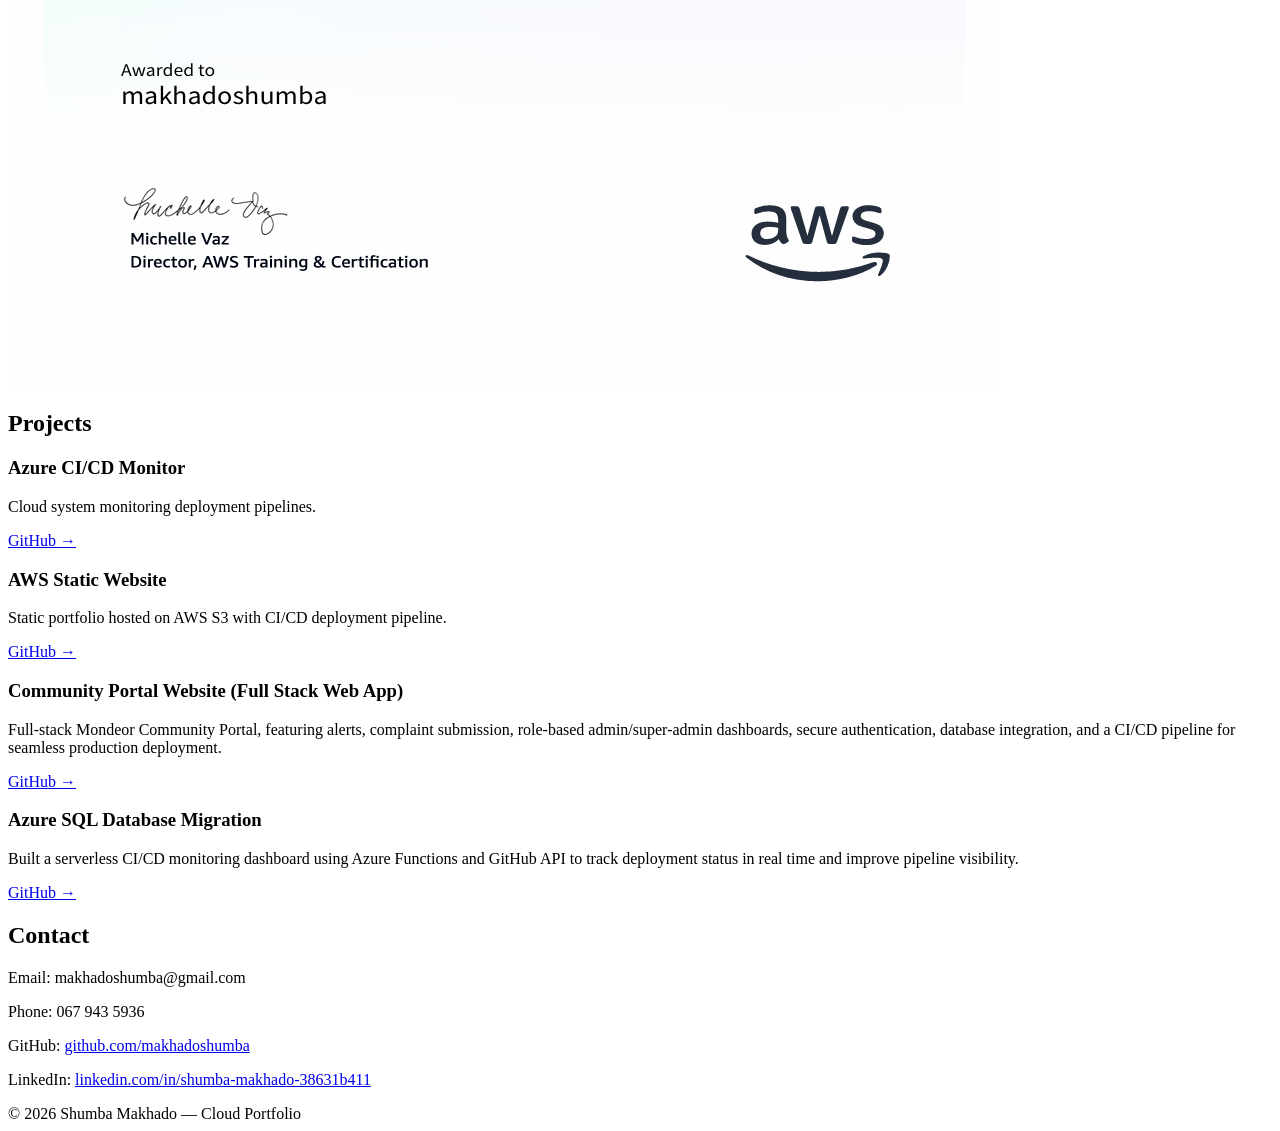
==== commit bf98b85a: "new web" ====
--- a/index.html
+++ b/index.html
@@ -6,653 +6,7 @@
 <meta name="viewport" content="width=device-width, initial-scale=1.0"/>
 <title>Shumba Makhado | Software Enthusiast</title>
 <link href="https://fonts.googleapis.com/css2?family=Inter:wght@300;400;500;600&display=swap" rel="stylesheet">
-<style>
-
-:root{ 
-  --bg:#081120; 
-  --card:rgba(18,30,52,.88);
-  --text:#f8fafc;
-  --muted:#cbd5e1;
-
-  --primary:#3b82f6;
-  --primary-soft:#1e3a8a;
-
-  --accent:#06b6d4;
-  --green:#22c55e;
-
-  --border:rgba(255,255,255,.08);
-}
-
-*{
-  margin:0;
-  padding:0;
-  box-sizing:border-box;
-  font-family:Inter,sans-serif;
-  scroll-behavior:smooth;
-}
-
-
-body{
-  background:
-      radial-gradient(circle at top left,#1e3a8a 0%,transparent 35%),
-      radial-gradient(circle at bottom right,#0891b2 0%,transparent 30%),
-      linear-gradient(135deg,#081120,#0f172a,#111827);
-
-  color:var(--text);
-  line-height:1.7;
-  overflow-x:hidden;
-}
-
-body::before{
-  content:"";
-  position:fixed;
-  top:0;
-  left:0;
-  width:100%;
-  height:4px;
-  background:linear-gradient(
-      90deg,
-      var(--primary),
-      var(--accent),
-      var(--green)
-  );
-  z-index:999;
-}
-
-body::after{
-  content:"";
-  position:fixed;
-  inset:0;
-  pointer-events:none;
-  background:
-      radial-gradient(circle at 20% 20%,rgba(59,130,246,.12),transparent 25%),
-      radial-gradient(circle at 80% 70%,rgba(6,182,212,.12),transparent 25%);
-  z-index:-1;
-}
-
-nav{
-  display:flex;
-  justify-content:space-between;
-  align-items:center;
-  padding:18px 9%;
-  position:sticky;
-  top:0;
-  background:rgba(8,17,32,.80);
-  backdrop-filter:blur(18px);
-  border-bottom:1px solid rgba(255,255,255,.08);
-  z-index:100;
-}
-
-.logo{
-  font-size:18px;
-  font-weight:700;
-  color:white;
-  letter-spacing:1px;
-}
-
-.links a{
-  margin-left:20px;
-  text-decoration:none;
-  color:#cbd5e1;
-  font-size:14px;
-  position:relative;
-  transition:.3s;
-}
-
-.links a::after{
-  content:"";
-  position:absolute;
-  left:0;
-  bottom:-5px;
-  width:0;
-  height:2px;
-  background:#3b82f6;
-  transition:.3s;
-}
-
-.links a:hover{
-  color:#60a5fa;
-}
-
-.links a:hover::after{
-  width:100%;
-}
-
-.hero{
-  padding:120px 9% 90px;
-  max-width:950px;
-  position:relative;
-}
-
-.hero::before{
-  content:"";
-  position:absolute;
-  width:380px;
-  height:380px;
-  border-radius:50%;
-  background:rgba(59,130,246,.15);
-  filter:blur(90px);
-  right:-120px;
-  top:-80px;
-}
-
-.hero h1{
-  font-size:58px;
-  font-weight:700;
-  line-height:1.1;
-  letter-spacing:-2px;
-
-  background:linear-gradient(
-      90deg,
-      #ffffff,
-      #60a5fa,
-      #22d3ee
-  );
-
-  -webkit-background-clip:text;
-  -webkit-text-fill-color:transparent;
-}
-
-.hero p{
-  margin-top:18px;
-  max-width:680px;
-  color:#cbd5e1;
-  font-size:18px;
-}
-
-.meta{
-  margin-top:20px;
-  color:#94a3b8;
-  font-size:15px;
-}
-
-.btn{
-  display:inline-block;
-  margin-top:28px;
-  padding:14px 28px;
-  background:linear-gradient(135deg,#2563eb,#06b6d4);
-  color:white;
-  text-decoration:none;
-  font-weight:600;
-  border-radius:12px;
-  box-shadow:0 12px 30px rgba(37,99,235,.35);
-  transition:.3s;
-}
-
-.btn:hover{
-  transform:translateY(-4px);
-  box-shadow:0 18px 40px rgba(6,182,212,.4);
-}
-
-section{
-  padding:70px 9%;
-  max-width:950px;
-  position:relative;
-}
-
-section::after{
-  content:"";
-  display:block;
-  width:100%;
-  height:1px;
-  margin-top:60px;
-  background:linear-gradient(
-      90deg,
-      transparent,
-      rgba(255,255,255,.15),
-      transparent
-  );
-}
-
-section:last-of-type::after{
-  display:none;
-}
-
-h2{
-  font-size:24px;
-  font-weight:700;
-  margin-bottom:24px;
-  color:#60a5fa;
-}
-
-p{
-  color:#cbd5e1;
-  margin-bottom:16px;
-}
-
-.skills{
-  display:flex;
-  flex-wrap:wrap;
-  gap:14px;
-}
-
-.skills span{
-  padding:10px 18px;
-  border-radius:999px;
-  background:rgba(59,130,246,.12);
-  border:1px solid rgba(59,130,246,.35);
-  color:#dbeafe;
-  transition:.3s;
-}
-
-.skills span:hover{
-  background:#2563eb;
-  color:white;
-  transform:translateY(-3px);
-}
-
-.project{
-  background:rgba(255,255,255,.05);
-  backdrop-filter:blur(16px);
-  border:1px solid rgba(255,255,255,.08);
-  border-radius:18px;
-  padding:24px;
-  margin-bottom:22px;
-  position:relative;
-  overflow:hidden;
-  transition:.35s;
-}
-
-.project::before{
-  content:"";
-  position:absolute;
-  left:0;
-  top:0;
-  width:100%;
-  height:4px;
-  background:linear-gradient(
-      90deg,
-      #2563eb,
-      #06b6d4,
-      #22c55e
-  );
-}
-
-.project:hover{
-  transform:translateY(-8px);
-  border-color:#3b82f6;
-  box-shadow:0 20px 40px rgba(0,0,0,.35);
-}
-
-.project h3{
-  color:white;
-  margin-bottom:10px;
-  font-size:20px;
-}
-
-.project p{
-  color:#cbd5e1;
-}
-
-.project a{
-  display:inline-block;
-  margin-top:12px;
-  color:#60a5fa;
-  text-decoration:none;
-  font-weight:600;
-}
-
-.project a:hover{
-  color:#22d3ee;
-}
-
-.contact{
-  background:rgba(255,255,255,.05);
-  backdrop-filter:blur(16px);
-  border:1px solid rgba(255,255,255,.08);
-  border-left:5px solid #06b6d4;
-  border-radius:18px;
-  padding:24px;
-}
-
-.contact p{
-  margin-bottom:10px;
-  color:#cbd5e1;
-}
-
-.contact a{
-  color:#60a5fa;
-  text-decoration:none;
-}
-
-.contact a:hover{
-  color:#22d3ee;
-}
-
-a{
-  transition:.3s;
-}
-
-footer{
-  text-align:center;
-  padding:45px 9%;
-  color:#94a3b8;
-  font-size:14px;
-}
-
-@media(max-width:768px){
-
-  nav{
-    flex-direction:column;
-    align-items:flex-start;
-    gap:15px;
-  }
-
-  .links{
-    display:flex;
-    flex-wrap:wrap;
-  }
-
-  .links a{
-    margin:0 15px 0 0;
-  }
-
-  .hero{
-    padding-top:90px;
-  }
-
-  .hero h1{
-    font-size:42px;
-  }
-
-  .hero p{
-    font-size:16px;
-  }
-
-  section{
-    padding:60px 9%;
-  }
-
-}
-
-
-
-/* ===== GLOBAL FIX (PREVENT HORIZONTAL STRETCH) ===== */
-html, body{
-  overflow-x: hidden;
-}
-
-/* ===== CERTIFICATIONS TITLE ===== */
-#certifications h2{
-  margin-bottom:65px;
-}
-
-/* ===== WRAPPER (UNCHANGED BEHAVIOR) ===== */
-.carousel-wrapper{
-  width:100%;
-  min-height:620px;
-  margin-top:50px;
-  display:flex;
-  justify-content:center;
-  align-items:center;
-  perspective:2000px;
-
-  /* IMPORTANT: keep original behavior */
-  overflow:visible;
-}
-
-/* ===== CAROUSEL (ORIGINAL STYLE) ===== */
-.carousel{
-  position:relative;
-  width:100%;
-  max-width:850px;
-  height:480px;
-  transform-style:preserve-3d;
-  animation:rotateCarousel 20s linear infinite;
-}
-
-.carousel:hover{
-  animation-play-state:paused;
-}
-
-/* ===== GLOW (UNCHANGED) ===== */
-.carousel::before{
-  content:"";
-  position:absolute;
-  width:550px;
-  height:550px;
-  background:radial-gradient(
-    circle,
-    rgba(59,130,246,.22),
-    transparent 70%
-  );
-  top:50%;
-  left:50%;
-  transform:translate(-50%,-50%);
-  z-index:-1;
-  filter:blur(65px);
-}
-
-/* ===== CARD (ORIGINAL SIZE + STYLE) ===== */
-.carousel-item{
-  position:absolute;
-  width:540px;
-  height:370px;
-  border-radius:18px;
-  overflow:hidden;
-  background:#ffffff;
-  border:1px solid rgba(255,255,255,.12);
-  box-shadow:0 22px 45px rgba(0,0,0,.35);
-  transition:0.4s ease;
-}
-
-.carousel-item img{
-  width:100%;
-  height:100%;
-  object-fit:contain;
-  background:#ffffff;
-}
-
-/* hover (UNCHANGED) */
-.carousel-item:hover{
-  transform:scale(1.06) !important;
-  border-color:#3b82f6;
-  box-shadow:0 28px 60px rgba(59,130,246,.35);
-}
-
-/* ===== ORIGINAL 3D RING (THIS IS THE KEY) ===== */
-.carousel-item:nth-child(1){
-  transform:rotateY(0deg) translateZ(520px);
-}
-
-.carousel-item:nth-child(2){
-  transform:rotateY(72deg) translateZ(520px);
-}
-
-.carousel-item:nth-child(3){
-  transform:rotateY(144deg) translateZ(520px);
-}
-
-.carousel-item:nth-child(4){
-  transform:rotateY(216deg) translateZ(520px);
-}
-
-.carousel-item:nth-child(5){
-  transform:rotateY(288deg) translateZ(520px);
-}
-
-/* animation (UNCHANGED) */
-@keyframes rotateCarousel{
-  from{
-    transform:rotateY(0deg);
-  }
-  to{
-    transform:rotateY(360deg);
-  }
-}
-
-
-
-@media(max-width:600px){
-
-  #certifications h2{
-    margin-bottom:45px;
-  }
-
-  .carousel-wrapper{
-    min-height:300px;
-    margin-top:25px;
-
-    perspective:2000px;
-    overflow:visible;
-  }
-
-  .carousel{
-    height:300px;
-    max-width:100%;
-  }
-
-  .carousel::before{
-    width:300px;
-    height:300px;
-    filter:blur(40px);
-  }
-
-  /* FIX: smaller but properly filled cards */
-  .carousel-item{
-    width:280px;
-    height:200px;
-
-    /* keeps certificate filling card better */
-    background:#ffffff;
-  }
-
-  .carousel-item img{
-    width:100%;
-    height:100%;
-
-    /* FIX: removes white gaps but keeps full image visible */
-    object-fit:cover;
-  }
-
-  /* FIX: reduced spacing (IMPORTANT PART) */
-  .carousel-item:nth-child(1){
-    transform:rotateY(0deg) translateZ(300px);
-  }
-
-  .carousel-item:nth-child(2){
-    transform:rotateY(72deg) translateZ(300px);
-  }
-
-  .carousel-item:nth-child(3){
-    transform:rotateY(144deg) translateZ(300px);
-  }
-
-  .carousel-item:nth-child(4){
-    transform:rotateY(216deg) translateZ(300px);
-  }
-
-  .carousel-item:nth-child(5){
-    transform:rotateY(288deg) translateZ(300px);
-  }
-
-  #certifications{
-  padding-bottom:70px;
-}
-
-#certifications h2{
-  margin-bottom:60px;
-}
-
-}
-
-
-/* ===== BACK TO TOP BUTTON ===== */
-
-#backToTop{
-  position:fixed;
-  bottom:30px;
-  right:30px;
-  width:50px;
-  height:50px;
-  border:none;
-  border-radius:50%;
-  background:linear-gradient(135deg,#2563eb,#06b6d4);
-  color:white;
-  font-size:20px;
-  cursor:pointer;
-  box-shadow:0 10px 25px rgba(0,0,0,.35);
-  display:none;
-  align-items:center;
-  justify-content:center;
-  transition:.3s ease;
-  z-index:999;
-}
-
-#backToTop:hover{
-  transform:translateY(-4px) scale(1.1);
-  box-shadow:0 15px 35px rgba(6,182,212,.4);
-}
-
-
-#backToTop{
-  position:fixed;
-  bottom:30px;
-  right:30px;
-  width:50px;
-  height:50px;
-  border:none;
-  border-radius:50%;
-  background:linear-gradient(135deg,#2563eb,#06b6d4);
-  color:white;
-  font-size:20px;
-  cursor:pointer;
-  box-shadow:0 10px 25px rgba(0,0,0,.35);
-  display:none;
-  align-items:center;
-  justify-content:center;
-  transition:.3s ease;
-  z-index:999;
-  -webkit-tap-highlight-color: transparent; /* removes tap flash on mobile */
-}
-
-/* hover effect (desktop only naturally applies) */
-#backToTop:hover{
-  transform:translateY(-4px) scale(1.1);
-  box-shadow:0 15px 35px rgba(6,182,212,.4);
-}
-
-
-@media(max-width:600px){
-
-  #backToTop{
-    width:44px;
-    height:44px;
-    font-size:18px;
-    bottom:20px;
-    right:20px;
-    box-shadow:0 8px 20px rgba(0,0,0,.3);
-
-    /* FIX: prevent any horizontal overflow issues */
-    max-width:100vw;
-    max-height:100vh;
-    box-sizing:border-box;
-  }
-
-}
-
-@media(max-width:480px){
-
-  #backToTop{
-    width:42px;
-    height:42px;
-    font-size:16px;
-    bottom:16px;
-    right:16px;
-
-    /* FIX: keeps it safely inside viewport */
-    max-width:100vw;
-    max-height:100vh;
-    box-sizing:border-box;
-
-    /* extra safety against mobile overflow bugs */
-    transform: translateZ(0);
-  }
-
-}
-
-</style>
-
+<link rel="stylesheet" href="style.css>"
 </head>
 
 <body>
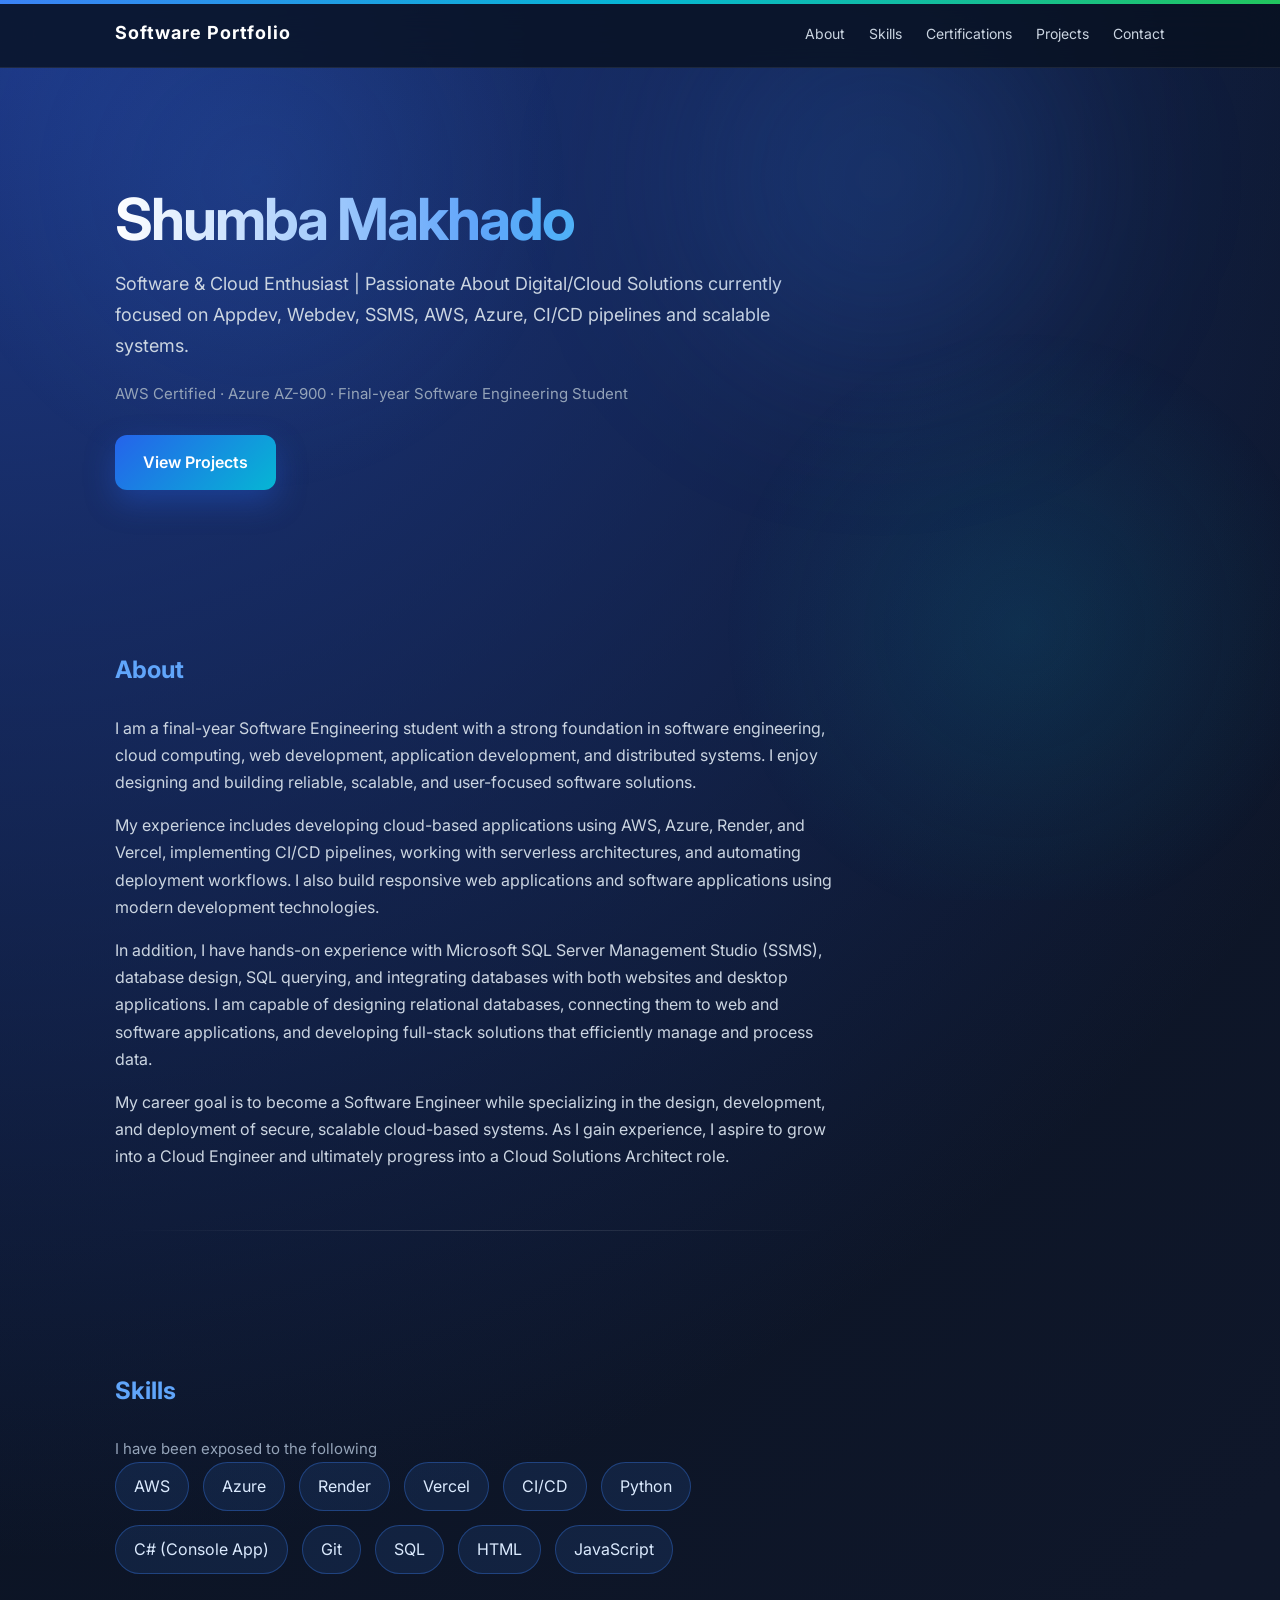
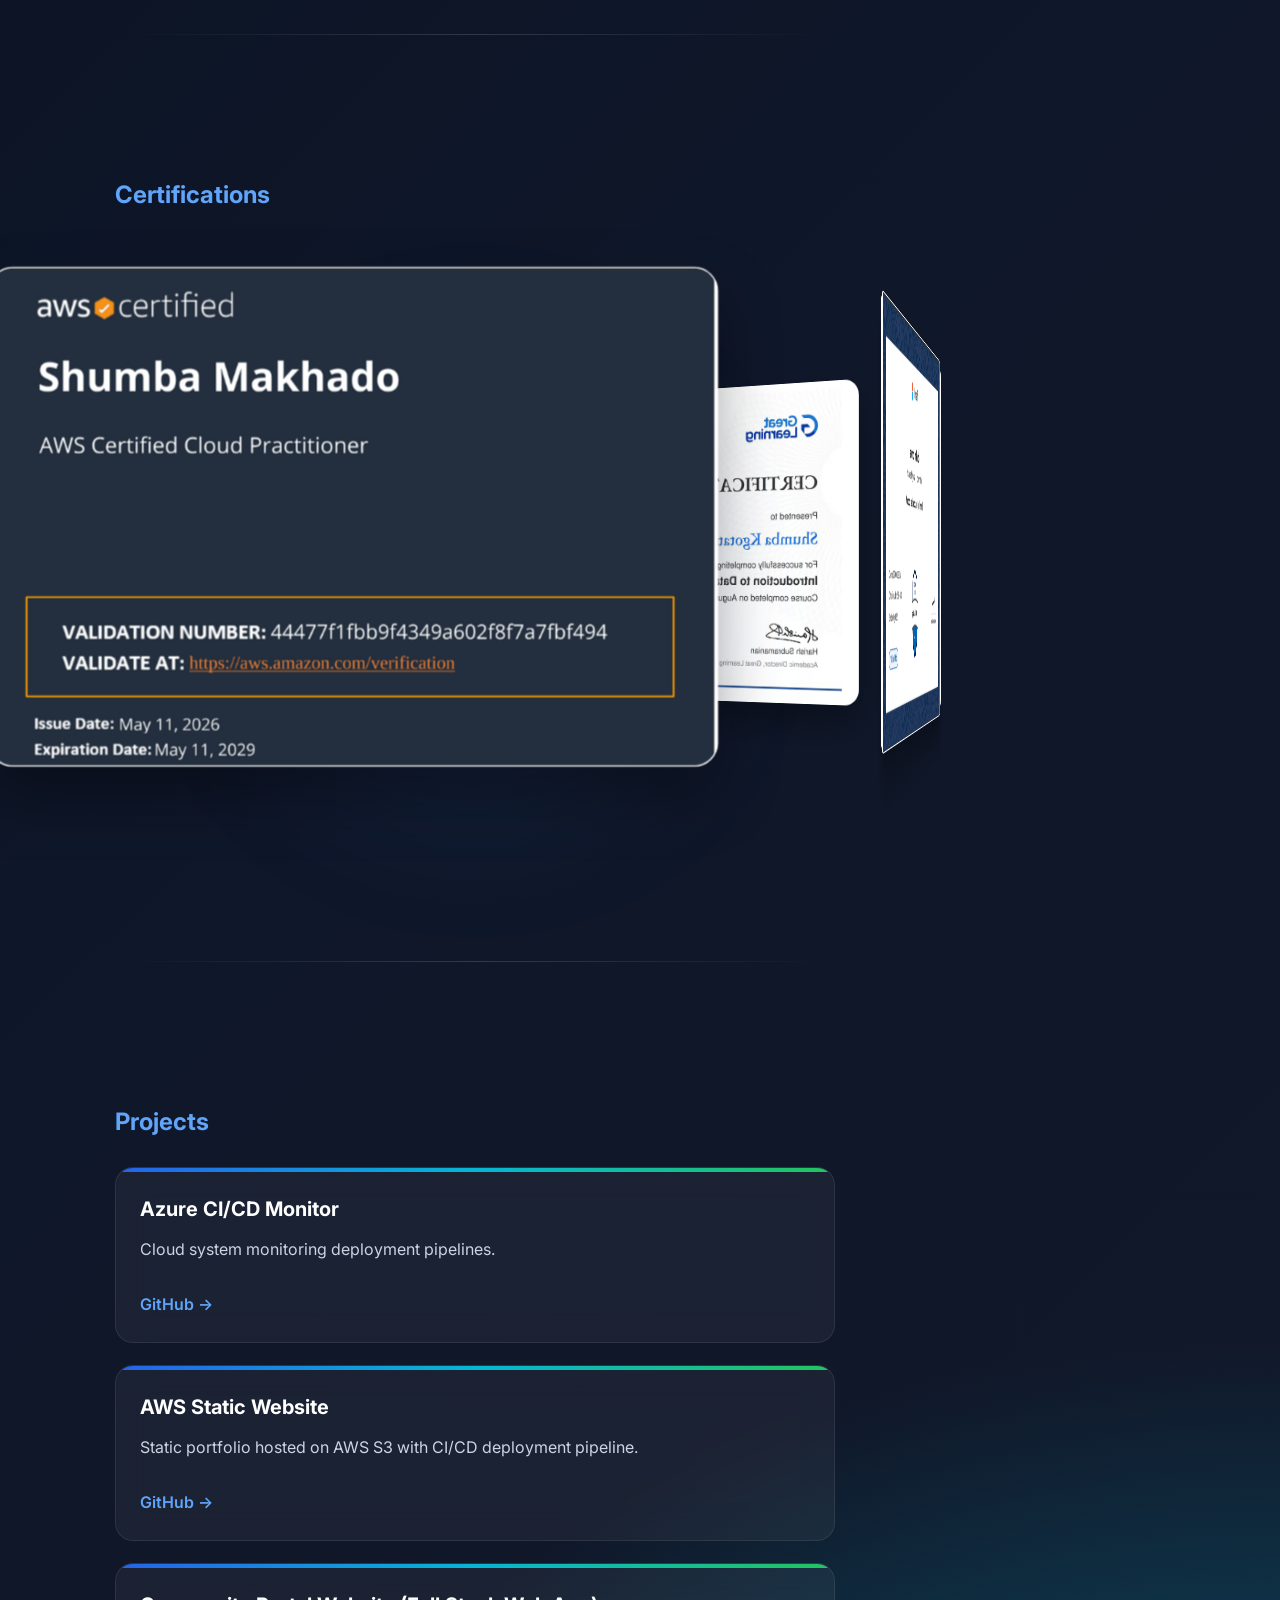
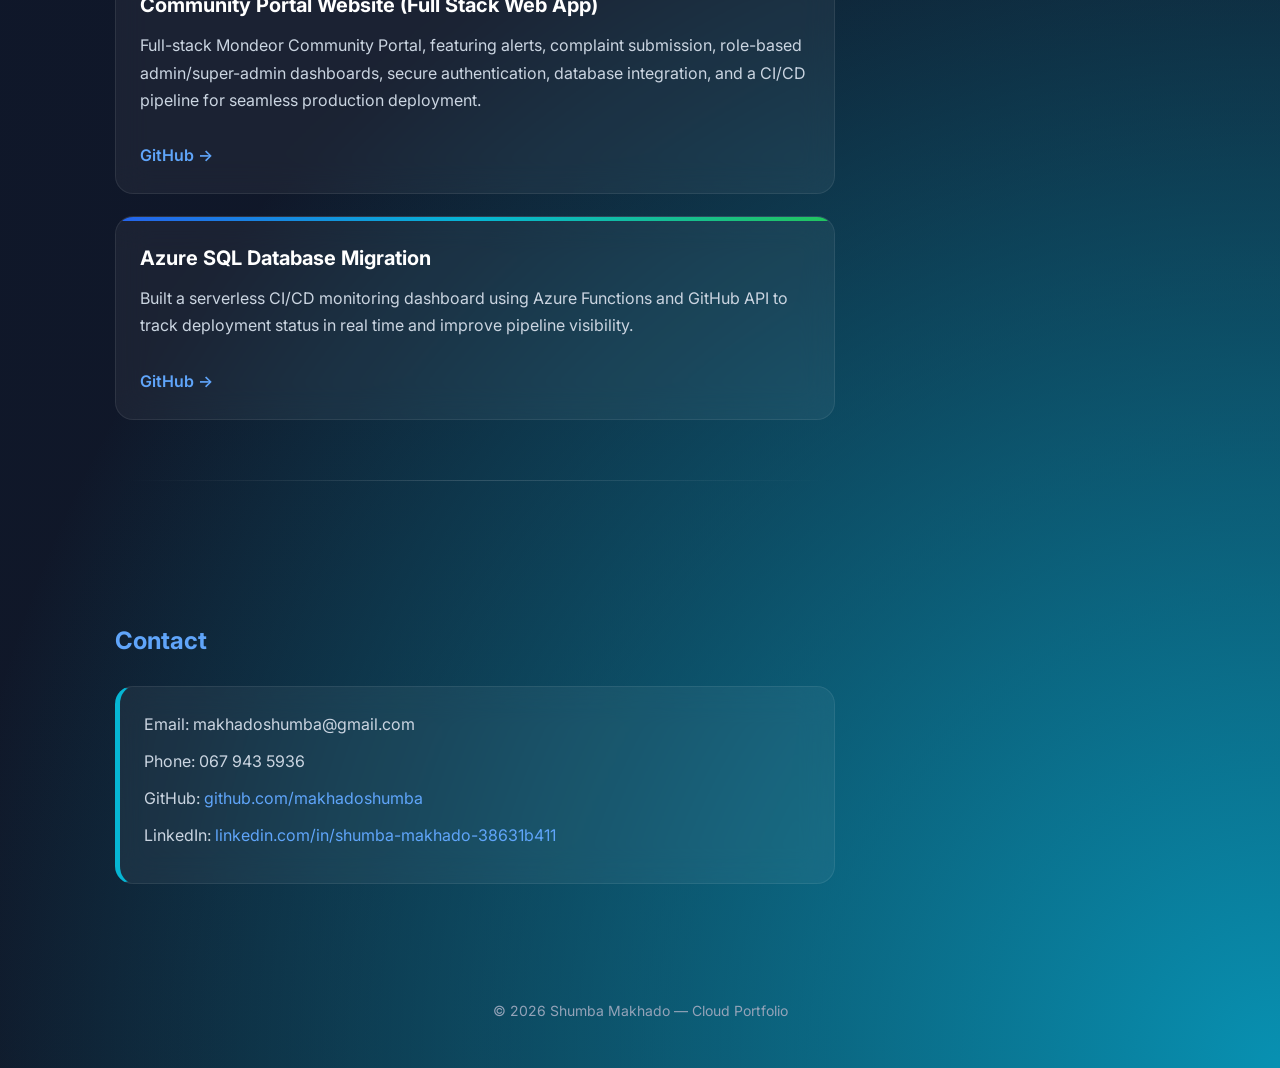
==== commit 2be35c17: "new web" ====
--- a/index.html
+++ b/index.html
@@ -6,7 +6,7 @@
 <meta name="viewport" content="width=device-width, initial-scale=1.0"/>
 <title>Shumba Makhado | Software Enthusiast</title>
 <link href="https://fonts.googleapis.com/css2?family=Inter:wght@300;400;500;600&display=swap" rel="stylesheet">
-<link rel="stylesheet" href="style.css>"
+<link rel="stylesheet" href="style.css">
 </head>
 
 <body>
@@ -171,24 +171,7 @@
 
 <button id="backToTop" onclick="scrollToTop()">↑</button>
 
-<script>
-const btn = document.getElementById("backToTop");
-
-window.addEventListener("scroll", () => {
-  if (window.scrollY > 300) {
-    btn.style.display = "flex";
-  } else {
-    btn.style.display = "none";
-  }
-});
-
-function scrollToTop(){
-  window.scrollTo({
-    top: 0,
-    behavior: "smooth"
-  });
-}
-</script>
+<script src="script.js"></script>
 
 </body>
 </html>
--- a/style.css
+++ b/style.css
@@ -0,0 +1,642 @@
+:root{ 
+  --bg:#081120; 
+  --card:rgba(18,30,52,.88);
+  --text:#f8fafc;
+  --muted:#cbd5e1;
+
+  --primary:#3b82f6;
+  --primary-soft:#1e3a8a;
+
+  --accent:#06b6d4;
+  --green:#22c55e;
+
+  --border:rgba(255,255,255,.08);
+}
+
+*{
+  margin:0;
+  padding:0;
+  box-sizing:border-box;
+  font-family:Inter,sans-serif;
+  scroll-behavior:smooth;
+}
+
+
+body{
+  background:
+      radial-gradient(circle at top left,#1e3a8a 0%,transparent 35%),
+      radial-gradient(circle at bottom right,#0891b2 0%,transparent 30%),
+      linear-gradient(135deg,#081120,#0f172a,#111827);
+
+  color:var(--text);
+  line-height:1.7;
+  overflow-x:hidden;
+}
+
+body::before{
+  content:"";
+  position:fixed;
+  top:0;
+  left:0;
+  width:100%;
+  height:4px;
+  background:linear-gradient(
+      90deg,
+      var(--primary),
+      var(--accent),
+      var(--green)
+  );
+  z-index:999;
+}
+
+body::after{
+  content:"";
+  position:fixed;
+  inset:0;
+  pointer-events:none;
+  background:
+      radial-gradient(circle at 20% 20%,rgba(59,130,246,.12),transparent 25%),
+      radial-gradient(circle at 80% 70%,rgba(6,182,212,.12),transparent 25%);
+  z-index:-1;
+}
+
+nav{
+  display:flex;
+  justify-content:space-between;
+  align-items:center;
+  padding:18px 9%;
+  position:sticky;
+  top:0;
+  background:rgba(8,17,32,.80);
+  backdrop-filter:blur(18px);
+  border-bottom:1px solid rgba(255,255,255,.08);
+  z-index:100;
+}
+
+.logo{
+  font-size:18px;
+  font-weight:700;
+  color:white;
+  letter-spacing:1px;
+}
+
+.links a{
+  margin-left:20px;
+  text-decoration:none;
+  color:#cbd5e1;
+  font-size:14px;
+  position:relative;
+  transition:.3s;
+}
+
+.links a::after{
+  content:"";
+  position:absolute;
+  left:0;
+  bottom:-5px;
+  width:0;
+  height:2px;
+  background:#3b82f6;
+  transition:.3s;
+}
+
+.links a:hover{
+  color:#60a5fa;
+}
+
+.links a:hover::after{
+  width:100%;
+}
+
+.hero{
+  padding:120px 9% 90px;
+  max-width:950px;
+  position:relative;
+}
+
+.hero::before{
+  content:"";
+  position:absolute;
+  width:380px;
+  height:380px;
+  border-radius:50%;
+  background:rgba(59,130,246,.15);
+  filter:blur(90px);
+  right:-120px;
+  top:-80px;
+}
+
+.hero h1{
+  font-size:58px;
+  font-weight:700;
+  line-height:1.1;
+  letter-spacing:-2px;
+
+  background:linear-gradient(
+      90deg,
+      #ffffff,
+      #60a5fa,
+      #22d3ee
+  );
+
+  -webkit-background-clip:text;
+  -webkit-text-fill-color:transparent;
+}
+
+.hero p{
+  margin-top:18px;
+  max-width:680px;
+  color:#cbd5e1;
+  font-size:18px;
+}
+
+.meta{
+  margin-top:20px;
+  color:#94a3b8;
+  font-size:15px;
+}
+
+.btn{
+  display:inline-block;
+  margin-top:28px;
+  padding:14px 28px;
+  background:linear-gradient(135deg,#2563eb,#06b6d4);
+  color:white;
+  text-decoration:none;
+  font-weight:600;
+  border-radius:12px;
+  box-shadow:0 12px 30px rgba(37,99,235,.35);
+  transition:.3s;
+}
+
+.btn:hover{
+  transform:translateY(-4px);
+  box-shadow:0 18px 40px rgba(6,182,212,.4);
+}
+
+section{
+  padding:70px 9%;
+  max-width:950px;
+  position:relative;
+}
+
+section::after{
+  content:"";
+  display:block;
+  width:100%;
+  height:1px;
+  margin-top:60px;
+  background:linear-gradient(
+      90deg,
+      transparent,
+      rgba(255,255,255,.15),
+      transparent
+  );
+}
+
+section:last-of-type::after{
+  display:none;
+}
+
+h2{
+  font-size:24px;
+  font-weight:700;
+  margin-bottom:24px;
+  color:#60a5fa;
+}
+
+p{
+  color:#cbd5e1;
+  margin-bottom:16px;
+}
+
+.skills{
+  display:flex;
+  flex-wrap:wrap;
+  gap:14px;
+}
+
+.skills span{
+  padding:10px 18px;
+  border-radius:999px;
+  background:rgba(59,130,246,.12);
+  border:1px solid rgba(59,130,246,.35);
+  color:#dbeafe;
+  transition:.3s;
+}
+
+.skills span:hover{
+  background:#2563eb;
+  color:white;
+  transform:translateY(-3px);
+}
+
+.project{
+  background:rgba(255,255,255,.05);
+  backdrop-filter:blur(16px);
+  border:1px solid rgba(255,255,255,.08);
+  border-radius:18px;
+  padding:24px;
+  margin-bottom:22px;
+  position:relative;
+  overflow:hidden;
+  transition:.35s;
+}
+
+.project::before{
+  content:"";
+  position:absolute;
+  left:0;
+  top:0;
+  width:100%;
+  height:4px;
+  background:linear-gradient(
+      90deg,
+      #2563eb,
+      #06b6d4,
+      #22c55e
+  );
+}
+
+.project:hover{
+  transform:translateY(-8px);
+  border-color:#3b82f6;
+  box-shadow:0 20px 40px rgba(0,0,0,.35);
+}
+
+.project h3{
+  color:white;
+  margin-bottom:10px;
+  font-size:20px;
+}
+
+.project p{
+  color:#cbd5e1;
+}
+
+.project a{
+  display:inline-block;
+  margin-top:12px;
+  color:#60a5fa;
+  text-decoration:none;
+  font-weight:600;
+}
+
+.project a:hover{
+  color:#22d3ee;
+}
+
+.contact{
+  background:rgba(255,255,255,.05);
+  backdrop-filter:blur(16px);
+  border:1px solid rgba(255,255,255,.08);
+  border-left:5px solid #06b6d4;
+  border-radius:18px;
+  padding:24px;
+}
+
+.contact p{
+  margin-bottom:10px;
+  color:#cbd5e1;
+}
+
+.contact a{
+  color:#60a5fa;
+  text-decoration:none;
+}
+
+.contact a:hover{
+  color:#22d3ee;
+}
+
+a{
+  transition:.3s;
+}
+
+footer{
+  text-align:center;
+  padding:45px 9%;
+  color:#94a3b8;
+  font-size:14px;
+}
+
+@media(max-width:768px){
+
+  nav{
+    flex-direction:column;
+    align-items:flex-start;
+    gap:15px;
+  }
+
+  .links{
+    display:flex;
+    flex-wrap:wrap;
+  }
+
+  .links a{
+    margin:0 15px 0 0;
+  }
+
+  .hero{
+    padding-top:90px;
+  }
+
+  .hero h1{
+    font-size:42px;
+  }
+
+  .hero p{
+    font-size:16px;
+  }
+
+  section{
+    padding:60px 9%;
+  }
+
+}
+
+
+
+/* ===== GLOBAL FIX (PREVENT HORIZONTAL STRETCH) ===== */
+html, body{
+  overflow-x: hidden;
+}
+
+/* ===== CERTIFICATIONS TITLE ===== */
+#certifications h2{
+  margin-bottom:65px;
+}
+
+/* ===== WRAPPER (UNCHANGED BEHAVIOR) ===== */
+.carousel-wrapper{
+  width:100%;
+  min-height:620px;
+  margin-top:50px;
+  display:flex;
+  justify-content:center;
+  align-items:center;
+  perspective:2000px;
+
+  /* IMPORTANT: keep original behavior */
+  overflow:visible;
+}
+
+/* ===== CAROUSEL (ORIGINAL STYLE) ===== */
+.carousel{
+  position:relative;
+  width:100%;
+  max-width:850px;
+  height:480px;
+  transform-style:preserve-3d;
+  animation:rotateCarousel 20s linear infinite;
+}
+
+.carousel:hover{
+  animation-play-state:paused;
+}
+
+/* ===== GLOW (UNCHANGED) ===== */
+.carousel::before{
+  content:"";
+  position:absolute;
+  width:550px;
+  height:550px;
+  background:radial-gradient(
+    circle,
+    rgba(59,130,246,.22),
+    transparent 70%
+  );
+  top:50%;
+  left:50%;
+  transform:translate(-50%,-50%);
+  z-index:-1;
+  filter:blur(65px);
+}
+
+/* ===== CARD (ORIGINAL SIZE + STYLE) ===== */
+.carousel-item{
+  position:absolute;
+  width:540px;
+  height:370px;
+  border-radius:18px;
+  overflow:hidden;
+  background:#ffffff;
+  border:1px solid rgba(255,255,255,.12);
+  box-shadow:0 22px 45px rgba(0,0,0,.35);
+  transition:0.4s ease;
+}
+
+.carousel-item img{
+  width:100%;
+  height:100%;
+  object-fit:contain;
+  background:#ffffff;
+}
+
+/* hover (UNCHANGED) */
+.carousel-item:hover{
+  transform:scale(1.06) !important;
+  border-color:#3b82f6;
+  box-shadow:0 28px 60px rgba(59,130,246,.35);
+}
+
+/* ===== ORIGINAL 3D RING (THIS IS THE KEY) ===== */
+.carousel-item:nth-child(1){
+  transform:rotateY(0deg) translateZ(520px);
+}
+
+.carousel-item:nth-child(2){
+  transform:rotateY(72deg) translateZ(520px);
+}
+
+.carousel-item:nth-child(3){
+  transform:rotateY(144deg) translateZ(520px);
+}
+
+.carousel-item:nth-child(4){
+  transform:rotateY(216deg) translateZ(520px);
+}
+
+.carousel-item:nth-child(5){
+  transform:rotateY(288deg) translateZ(520px);
+}
+
+/* animation (UNCHANGED) */
+@keyframes rotateCarousel{
+  from{
+    transform:rotateY(0deg);
+  }
+  to{
+    transform:rotateY(360deg);
+  }
+}
+
+
+
+@media(max-width:600px){
+
+  #certifications h2{
+    margin-bottom:45px;
+  }
+
+  .carousel-wrapper{
+    min-height:300px;
+    margin-top:25px;
+
+    perspective:2000px;
+    overflow:visible;
+  }
+
+  .carousel{
+    height:300px;
+    max-width:100%;
+  }
+
+  .carousel::before{
+    width:300px;
+    height:300px;
+    filter:blur(40px);
+  }
+
+  /* FIX: smaller but properly filled cards */
+  .carousel-item{
+    width:280px;
+    height:200px;
+
+    /* keeps certificate filling card better */
+    background:#ffffff;
+  }
+
+  .carousel-item img{
+    width:100%;
+    height:100%;
+
+    /* FIX: removes white gaps but keeps full image visible */
+    object-fit:cover;
+  }
+
+  /* FIX: reduced spacing (IMPORTANT PART) */
+  .carousel-item:nth-child(1){
+    transform:rotateY(0deg) translateZ(300px);
+  }
+
+  .carousel-item:nth-child(2){
+    transform:rotateY(72deg) translateZ(300px);
+  }
+
+  .carousel-item:nth-child(3){
+    transform:rotateY(144deg) translateZ(300px);
+  }
+
+  .carousel-item:nth-child(4){
+    transform:rotateY(216deg) translateZ(300px);
+  }
+
+  .carousel-item:nth-child(5){
+    transform:rotateY(288deg) translateZ(300px);
+  }
+
+  #certifications{
+  padding-bottom:70px;
+}
+
+#certifications h2{
+  margin-bottom:60px;
+}
+
+}
+
+
+/* ===== BACK TO TOP BUTTON ===== */
+
+#backToTop{
+  position:fixed;
+  bottom:30px;
+  right:30px;
+  width:50px;
+  height:50px;
+  border:none;
+  border-radius:50%;
+  background:linear-gradient(135deg,#2563eb,#06b6d4);
+  color:white;
+  font-size:20px;
+  cursor:pointer;
+  box-shadow:0 10px 25px rgba(0,0,0,.35);
+  display:none;
+  align-items:center;
+  justify-content:center;
+  transition:.3s ease;
+  z-index:999;
+}
+
+#backToTop:hover{
+  transform:translateY(-4px) scale(1.1);
+  box-shadow:0 15px 35px rgba(6,182,212,.4);
+}
+
+
+#backToTop{
+  position:fixed;
+  bottom:30px;
+  right:30px;
+  width:50px;
+  height:50px;
+  border:none;
+  border-radius:50%;
+  background:linear-gradient(135deg,#2563eb,#06b6d4);
+  color:white;
+  font-size:20px;
+  cursor:pointer;
+  box-shadow:0 10px 25px rgba(0,0,0,.35);
+  display:none;
+  align-items:center;
+  justify-content:center;
+  transition:.3s ease;
+  z-index:999;
+  -webkit-tap-highlight-color: transparent; /* removes tap flash on mobile */
+}
+
+/* hover effect (desktop only naturally applies) */
+#backToTop:hover{
+  transform:translateY(-4px) scale(1.1);
+  box-shadow:0 15px 35px rgba(6,182,212,.4);
+}
+
+
+@media(max-width:600px){
+
+  #backToTop{
+    width:44px;
+    height:44px;
+    font-size:18px;
+    bottom:20px;
+    right:20px;
+    box-shadow:0 8px 20px rgba(0,0,0,.3);
+
+    /* FIX: prevent any horizontal overflow issues */
+    max-width:100vw;
+    max-height:100vh;
+    box-sizing:border-box;
+  }
+
+}
+
+@media(max-width:480px){
+
+  #backToTop{
+    width:42px;
+    height:42px;
+    font-size:16px;
+    bottom:16px;
+    right:16px;
+
+    /* FIX: keeps it safely inside viewport */
+    max-width:100vw;
+    max-height:100vh;
+    box-sizing:border-box;
+
+    /* extra safety against mobile overflow bugs */
+    transform: translateZ(0);
+  }
+
+}
